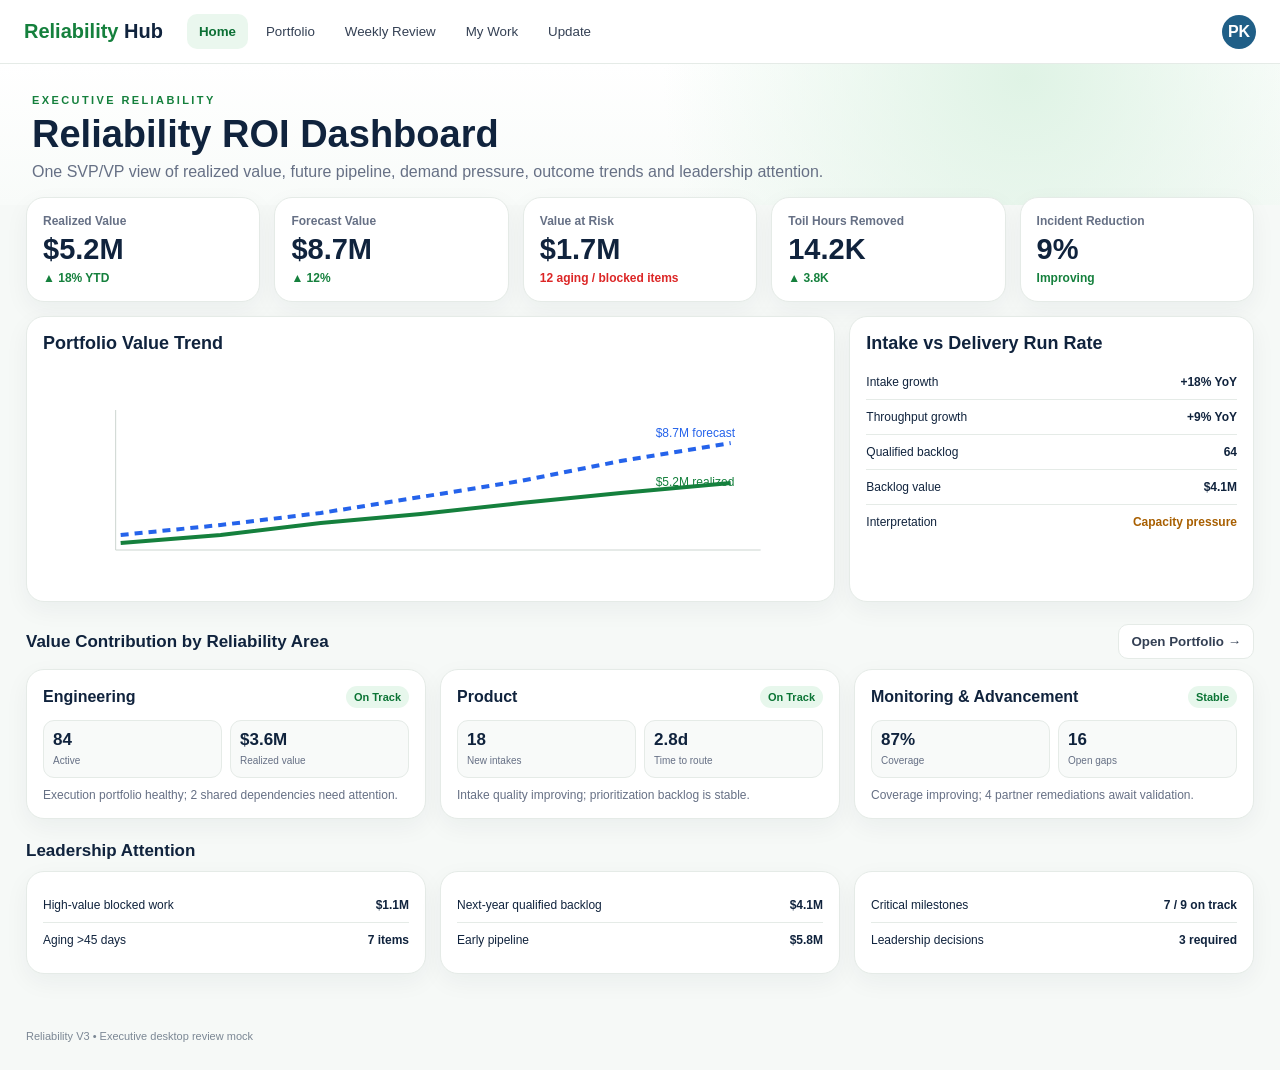
==== reliability-v3/index.html @ 83798afd "Add Reliability V3 desktop portfolio hierarchy" ====
<!doctype html><html><head><meta charset='utf-8'><meta name='viewport' content='width=device-width,initial-scale=1'><title>Reliability V3</title><style>:root{--g:#15803d;--p:#eaf7ee;--ink:#10233d;--m:#667085;--l:#e5ebe7;--bg:#f6f9f7;--a:#f59e0b;--r:#dc2626;--b:#2563eb}*{box-sizing:border-box}body{margin:0;font-family:Inter,-apple-system,BlinkMacSystemFont,'Segoe UI',sans-serif;background:var(--bg);color:var(--ink)}header{height:64px;background:#fff;border-bottom:1px solid var(--l);display:flex;align-items:center;padding:0 24px;gap:24px;position:sticky;top:0;z-index:20}.brand{font-size:20px;font-weight:850;white-space:nowrap}.brand span{color:var(--g)}nav{display:flex;gap:6px;flex:1;overflow:auto}nav button{border:0;background:transparent;padding:10px 12px;border-radius:10px;cursor:pointer;white-space:nowrap;color:#344054}nav button.on,nav button:hover{background:var(--p);color:#0b6f34;font-weight:800}.avatar{width:34px;height:34px;border-radius:50%;background:#205f87;color:#fff;display:grid;place-items:center;font-weight:800}.sub{display:none;background:#fff;border-bottom:1px solid var(--l);padding:9px 24px;gap:8px;position:sticky;top:64px;z-index:15}.sub.show{display:flex}.sub button{border:1px solid var(--l);background:#fff;border-radius:999px;padding:7px 11px;cursor:pointer}.page{display:none}.page.on{display:block}.hero{padding:30px 32px 24px;background:radial-gradient(circle at 80% 10%,#dff3e5 0,transparent 35%),linear-gradient(180deg,#fff,#f8fbf9)}.eye{font-size:11px;letter-spacing:2.4px;color:var(--g);font-weight:850}.hero h1{font-size:38px;margin:7px 0}.hero p{margin:0;color:var(--m)}main{max-width:1600px;margin:auto;padding:0 26px 38px}.grid5,.grid4,.grid3,.grid2{display:grid;gap:14px}.grid5{grid-template-columns:repeat(5,1fr)}.grid4{grid-template-columns:repeat(4,1fr)}.grid3{grid-template-columns:repeat(3,1fr)}.grid2{grid-template-columns:2fr 1fr}.card{background:#fff;border:1px solid var(--l);border-radius:18px;padding:16px;box-shadow:0 8px 24px rgba(16,35,61,.05)}.kpis{margin-top:-8px}.label{font-size:12px;color:var(--m);font-weight:700}.num{font-size:29px;font-weight:850;margin:5px 0}.up{font-size:12px;color:var(--g);font-weight:800}.bad{font-size:12px;color:var(--r);font-weight:800}.title{font-size:18px;font-weight:850;margin-bottom:11px}.area{cursor:pointer;transition:.15s}.area:hover{transform:translateY(-2px);border-color:#bad8c4}.head{display:flex;align-items:center;justify-content:space-between;gap:10px}.pill{font-size:11px;font-weight:800;padding:5px 8px;border-radius:999px}.green{background:#e7f7ec;color:#0b7435}.amber{background:#fff2d7;color:#a85f00}.blue{background:#e8f2ff;color:#155fa8}.metrics{display:grid;grid-template-columns:1fr 1fr;gap:8px;margin-top:12px}.metric{background:#f8faf9;border:1px solid var(--l);border-radius:11px;padding:9px}.metric b{display:block;font-size:17px}.metric span{font-size:10px;color:var(--m)}.chart{height:220px;position:relative}.chart svg{width:100%;height:100%}.row{display:flex;justify-content:space-between;padding:10px 0;border-bottom:1px solid var(--l);font-size:12px}.row:last-child{border-bottom:0}.section{margin:22px 0 10px;display:flex;justify-content:space-between;align-items:center}.section h2{font-size:17px;margin:0}.btn{border:0;border-radius:10px;background:var(--g);color:#fff;padding:9px 12px;font-weight:800;cursor:pointer}.btn.sec{background:#fff;color:#344054;border:1px solid var(--l)}table{width:100%;border-collapse:collapse;font-size:12px}th,td{padding:10px;border-bottom:1px solid var(--l);text-align:left}th{font-size:11px;color:var(--m);background:#fafcfb}.tree{display:grid;grid-template-columns:repeat(3,1fr);gap:14px}.tree .area{min-height:190px}.children{margin-top:11px;display:grid;gap:7px}.child{border:1px solid var(--l);background:#fbfcfb;border-radius:10px;padding:9px 10px;font-size:12px;display:flex;justify-content:space-between;cursor:pointer}.statusgrid{display:grid;grid-template-columns:repeat(4,1fr);gap:10px}.statusbox{border:1px solid var(--l);border-radius:13px;padding:13px;background:#fbfcfb}.statusbox b{font-size:23px;display:block;margin-top:5px}.crumb{font-size:12px;color:var(--m);margin-bottom:8px}.filterrow{display:flex;gap:8px;flex-wrap:wrap;margin:13px 0}.filter{border:1px solid var(--l);background:#fff;border-radius:9px;padding:8px 10px;font-size:12px}.footer{padding:18px 26px 28px;color:#7b8794;font-size:11px}@media(max-width:1100px){.grid5{grid-template-columns:repeat(3,1fr)}.grid4,.tree{grid-template-columns:repeat(2,1fr)}}@media(max-width:800px){.grid5,.grid4,.grid3,.grid2,.tree,.statusgrid{grid-template-columns:1fr}.hero h1{font-size:30px}main{padding:0 14px 28px}}</style></head><body><header><div class='brand'><span>Reliability</span> Hub</div><nav id='nav'></nav><div class='avatar'>PK</div></header><div class='sub' id='sub'></div><div id='pages'></div><div class='footer'>Reliability V3 • Executive desktop review mock</div><script>const NAV=[['home','Home'],['portfolio','Portfolio'],['weekly','Weekly Review'],['mywork','My Work'],['update','Update']];const pages=document.getElementById('pages');const areas={engineering:{name:'Engineering',status:'On Track',cls:'green',a:'84',al:'Active',b:'$3.6M',bl:'Realized value',note:'Execution portfolio healthy; 2 shared dependencies need attention.'},product:{name:'Product',status:'On Track',cls:'green',a:'18',al:'New intakes',b:'2.8d',bl:'Time to route',note:'Intake quality improving; prioritization backlog is stable.'},monitoring:{name:'Monitoring & Advancement',status:'Stable',cls:'green',a:'87%',al:'Coverage',b:'16',bl:'Open gaps',note:'Coverage improving; 4 partner remediations await validation.'}};const eng={psmart:{name:'PSMART + AI / Analytics',status:'Accelerating',cls:'blue',a:'24',al:'Active items',b:'14.2K',bl:'Hours influenced',note:'Core value from orchestration/onboarding; AI adds decision support.'},re:{name:'Resolution Engineering',status:'Needs Attention',cls:'amber',a:'42',al:'Active',b:'$1.8M',bl:'Realized value',note:'Repeat issue elimination improving; 2 high-value blockers remain.'},automation:{name:'Automation Office',status:'On Track',cls:'green',a:'14',al:'Production',b:'14.2K',bl:'Hours removed',note:'Manual effort reduction and capacity release remain primary outcomes.'}};function card(label,v,d,bad=false){return `<div class='card'><div class='label'>${label}</div><div class='num'>${v}</div><div class='${bad?'bad':'up'}'>${d}</div></div>`}function areaCard(id,a,parent=''){return `<div class='card area' onclick="go('${id}')"><div class='head'><b>${a.name}</b><span class='pill ${a.cls}'>${a.status}</span></div><div class='metrics'><div class='metric'><b>${a.a}</b><span>${a.al}</span></div><div class='metric'><b>${a.b}</b><span>${a.bl}</span></div></div><div style='font-size:12px;color:var(--m);margin-top:10px'>${a.note}</div></div>`}function home(){return `<section class='page' id='home'><div class='hero'><div class='eye'>EXECUTIVE RELIABILITY</div><h1>Reliability ROI Dashboard</h1><p>One SVP/VP view of realized value, future pipeline, demand pressure, outcome trends and leadership attention.</p></div><main><div class='grid5 kpis'>${card('Realized Value','$5.2M','▲ 18% YTD')}${card('Forecast Value','$8.7M','▲ 12%')}${card('Value at Risk','$1.7M','12 aging / blocked items',true)}${card('Toil Hours Removed','14.2K','▲ 3.8K')}${card('Incident Reduction','9%','Improving')}</div><div class='grid2' style='margin-top:14px'><div class='card'><div class='title'>Portfolio Value Trend</div><div class='chart'><svg viewBox='0 0 700 220'><line x1='35' y1='185' x2='680' y2='185' stroke='#ccd5d0'/><line x1='35' y1='45' x2='35' y2='185' stroke='#ccd5d0'/><polyline points='40,170 140,160 240,148 340,132 440,116 540,96 650,78' fill='none' stroke='#2563eb' stroke-width='4' stroke-dasharray='8 6'/><polyline points='40,178 140,170 240,158 340,149 440,138 540,128 650,118' fill='none' stroke='#15803d' stroke-width='4'/><text x='575' y='72' font-size='12' fill='#2563eb'>$8.7M forecast</text><text x='575' y='121' font-size='12' fill='#15803d'>$5.2M realized</text></svg></div></div><div class='card'><div class='title'>Intake vs Delivery Run Rate</div><div class='row'><span>Intake growth</span><b>+18% YoY</b></div><div class='row'><span>Throughput growth</span><b>+9% YoY</b></div><div class='row'><span>Qualified backlog</span><b>64</b></div><div class='row'><span>Backlog value</span><b>$4.1M</b></div><div class='row'><span>Interpretation</span><b style='color:#a85f00'>Capacity pressure</b></div></div></div><div class='section'><h2>Value Contribution by Reliability Area</h2><button class='btn sec' onclick="go('portfolio')">Open Portfolio →</button></div><div class='grid3'>${areaCard('engineering',areas.engineering)}${areaCard('product',areas.product)}${areaCard('monitoring',areas.monitoring)}</div><div class='section'><h2>Leadership Attention</h2></div><div class='grid3'><div class='card'><div class='row'><span>High-value blocked work</span><b>$1.1M</b></div><div class='row'><span>Aging >45 days</span><b>7 items</b></div></div><div class='card'><div class='row'><span>Next-year qualified backlog</span><b>$4.1M</b></div><div class='row'><span>Early pipeline</span><b>$5.8M</b></div></div><div class='card'><div class='row'><span>Critical milestones</span><b>7 / 9 on track</b></div><div class='row'><span>Leadership decisions</span><b>3 required</b></div></div></div></main></section>`}function portfolio(){return `<section class='page' id='portfolio'><div class='hero'><div class='eye'>PORTFOLIO</div><h1>Reliability Portfolio</h1><p>Drill from the enterprise outcome into Engineering, Product, and Monitoring & Advancement.</p></div><main><div class='tree'><div class='card area'><div class='head'><b>Engineering</b><span class='pill green'>On Track</span></div><div class='metrics'><div class='metric'><b>$3.6M</b><span>Realized value</span></div><div class='metric'><b>84</b><span>Active initiatives</span></div></div><div class='children'><div class='child' onclick="go('engineering')">Engineering Overview <span>›</span></div><div class='child' onclick="go('psmart')">PSMART + AI / Analytics <span>›</span></div><div class='child' onclick="go('re')">Resolution Engineering <span>›</span></div><div class='child' onclick="go('automation')">Automation Office <span>›</span></div></div></div><div class='card area' onclick="go('product')"><div class='head'><b>Product</b><span class='pill green'>On Track</span></div><div class='metrics'><div class='metric'><b>18</b><span>New intakes</span></div><div class='metric'><b>$6.3M</b><span>Pipeline value</span></div></div><div style='font-size:12px;color:var(--m);margin-top:12px'>Front door for intake, value hypothesis, prioritization and routing.</div></div><div class='card area' onclick="go('monitoring')"><div class='head'><b>Monitoring & Advancement</b><span class='pill green'>Stable</span></div><div class='metrics'><div class='metric'><b>87%</b><span>Coverage</span></div><div class='metric'><b>16</b><span>Open gaps</span></div></div><div style='font-size:12px;color:var(--m);margin-top:12px'>Assess, identify gaps, coordinate remediation and validate closure.</div></div></div></main></section>`}function engineering(){return `<section class='page' id='engineering'><div class='hero'><div class='crumb'>Portfolio › Engineering</div><div class='eye'>ENGINEERING</div><h1>Engineering Portfolio</h1><p>Combined execution view across PSMART + AI, Resolution Engineering and Automation Office.</p></div><main><div class='grid4 kpis'>${card('Active Initiatives','84','↓ 6 WoW')}${card('Realized Value','$3.6M','▲ $0.4M')}${card('Forecast Value','$5.6M','▲ 9%')}${card('Milestones','6 / 8','On track')}</div><div class='section'><h2>Engineering Areas — Weekly Status</h2></div><div class='grid3'>${areaCard('psmart',eng.psmart)}${areaCard('re',eng.re)}${areaCard('automation',eng.automation)}</div></main></section>`}function product(){return `<section class='page' id='product'><div class='hero'><div class='crumb'>Portfolio › Product</div><div class='eye'>PRODUCT</div><h1>Product Front Door</h1><p>Capture the operational pain, expected benefit, priority and route every opportunity into the right Reliability path.</p></div><main><div class='grid4 kpis'>${card('New Intakes','18','▲ 6 WoW')}${card('Qualified','15','83%')}${card('Time to Route','2.8d','↓ 1.4d')}${card('Pipeline Value','$6.3M','▲ $0.8M')}</div><div class='section'><h2>Intake-to-Value Flow</h2></div><div class='grid4'><div class='card'><b>1. Intake</b><p class='label'>Problem + source metadata + expected incidents/tickets/toil/business benefit.</p></div><div class='card'><b>2. Qualify</b><p class='label'>Validate scope, outcome type, urgency and confidence.</p></div><div class='card'><b>3. Prioritize & Route</b><p class='label'>Engineering / Monitoring / Development based on fit and value.</p></div><div class='card'><b>4. Track Benefit</b><p class='label'>Expected → validated → realized outcome.</p></div></div></main></section>`}function monitoring(){return `<section class='page' id='monitoring'><div class='hero'><div class='crumb'>Portfolio › Monitoring & Advancement</div><div class='eye'>MONITORING & ADVANCEMENT</div><h1>Coverage, Gaps & Validation</h1><p>Assess observability readiness, identify gaps, coordinate remediation with partner teams and validate closure.</p></div><main><div class='grid4 kpis'>${card('Services Assessed','46','▲ 7')}${card('Coverage','87%','▲ 6 pts')}${card('Open Gaps','16','↓ 5')}${card('Closed Gaps','31','▲ 11')}</div></main></section>`}function psmart(){return `<section class='page' id='psmart'><div class='hero'><div class='crumb'>Portfolio › Engineering › PSMART + AI / Analytics</div><div class='eye'>PSMART + AI / ANALYTICS</div><h1>Orchestration, Onboarding & Decision Enablement</h1><p>Reduce SRE workflow friction and onboarding toil, while selectively adding forecasting, clustering and change-risk decision support.</p></div><main><div class='grid4 kpis'>${card('Active Work','24','▲ 4')}${card('Workflow / Onboarding Toil','14.2K hrs','Annualized influenced')}${card('Change Risk Assessment','Live','Manager decision support')}${card('Analytics Features','3','Forecasting / clustering / classification')}</div></main></section>`}function re(){return `<section class='page' id='re'><div class='hero'><div class='crumb'>Portfolio › Engineering › Resolution Engineering</div><div class='eye'>RESOLUTION ENGINEERING</div><h1>Resolution Engineering</h1><p>Eliminate recurring operational issues, deliver durable fixes and validate incident/toil/value outcomes.</p></div><main><div class='grid5 kpis'>${card('Active','42','↓ 6')}${card('Completed YTD','31','▲ 6')}${card('Incidents Avoided / Yr','310','▲ 12%')}${card('Realized Value','$1.8M','▲ $0.3M')}${card('Value at Risk','$0.42M','2 blocked',true)}</div><div class='filterrow'><select class='filter'><option>All RE Teams</option><option>Team 1</option><option>Team 2</option><option>Team 3</option><option>Team 4</option></select><select class='filter'><option>All Domains</option></select><select class='filter'><option>All Units</option></select><select class='filter'><option>All Towers</option></select></div><div class='section'><h2>Work Status</h2></div><div class='statusgrid'><div class='statusbox'><span class='pill blue'>Intake / Ready</span><b>18</b><span class='label'>Qualified work</span></div><div class='statusbox'><span class='pill green'>Active</span><b>42</b><span class='label'>Engineering in progress</span></div><div class='statusbox'><span class='pill amber'>Blocked / Hold</span><b>6</b><span class='label'>Dependency constrained</span></div><div class='statusbox'><span class='pill green'>Completed / Validate</span><b>31</b><span class='label'>Benefit validation</span></div></div><div class='section'><h2>Initiative Drill-Through</h2></div><div class='card'><table><tr><th>Initiative</th><th>Domain / Unit / Tower</th><th>RE Team</th><th>Status</th><th>Expected Outcome</th><th>Value</th></tr><tr><td>RE-101 • Recurring batch failure</td><td>Domain A / Unit 2 / Tower 4</td><td>Team 1</td><td><span class='pill green'>Active</span></td><td>60 incidents/yr avoided</td><td>$320K</td></tr><tr><td>RE-118 • Reconciliation defect</td><td>Domain B / Unit 3 / Tower 7</td><td>Team 3</td><td><span class='pill amber'>Blocked</span></td><td>18 tickets/mo avoided</td><td>$180K</td></tr></table></div></main></section>`}function automation(){return `<section class='page' id='automation'><div class='hero'><div class='crumb'>Portfolio › Engineering › Automation Office</div><div class='eye'>AUTOMATION OFFICE</div><h1>Automation Office</h1><p>Convert repetitive manual work into reusable automations that remove toil and release capacity.</p></div><main><div class='grid4 kpis'>${card('Production Automations','14','▲ 2')}${card('Hours Removed','14.2K','▲ 3.8K')}${card('Capacity Released','6.8 FTE-eq','Annualized')}${card('Realized Value','$0.9M','▲ $0.2M')}</div></main></section>`}function weekly(){return `<section class='page' id='weekly'><div class='hero'><div class='eye'>WEEKLY REVIEW</div><h1>Reliability Weekly Review</h1><p>Movement, blockers, value changes, milestone health and leadership asks across the entire Reliability layer.</p></div><main><div class='grid4 kpis'>${card('Moved Forward','12','▲ 4')}${card('Newly Blocked','4','↓ 2')}${card('Unblocked','8','▲ 3')}${card('No Movement >2w','6','↓ 1')}</div></main></section>`}function simple(id,title){return `<section class='page' id='${id}'><div class='hero'><div class='eye'>SELF SERVICE</div><h1>${title}</h1><p>Placeholder for the latest interactive workflow.</p></div><main><div class='card'>This page remains part of the application shell and will connect to SharePoint / ADO-backed records.</div></main></section>`}pages.innerHTML=home()+portfolio()+engineering()+product()+monitoring()+psmart()+re()+automation()+weekly()+simple('mywork','My Work')+simple('update','Update Center');document.getElementById('nav').innerHTML=NAV.map(([id,n])=>`<button data-id='${id}' onclick="go('${id}')">${n}</button>`).join('');function setSub(id){const s=document.getElementById('sub');if(id==='portfolio'||['engineering','psmart','re','automation','product','monitoring'].includes(id)){s.classList.add('show');s.innerHTML=`<button onclick="go('engineering')">Engineering</button><button onclick="go('psmart')">PSMART + AI</button><button onclick="go('re')">Resolution Engineering</button><button onclick="go('automation')">Automation</button><button onclick="go('product')">Product</button><button onclick="go('monitoring')">Monitoring & Advancement</button>`}else{s.classList.remove('show');s.innerHTML=''}}function go(id){document.querySelectorAll('.page').forEach(p=>p.classList.remove('on'));document.getElementById(id).classList.add('on');document.querySelectorAll('nav button').forEach(b=>b.classList.toggle('on',b.dataset.id===id||(id!=='home'&&['engineering','psmart','re','automation','product','monitoring'].includes(id)&&b.dataset.id==='portfolio')));setSub(id);location.hash=id;window.scrollTo({top:0,behavior:'smooth'})}go((location.hash||'#home').slice(1));</script></body></html>
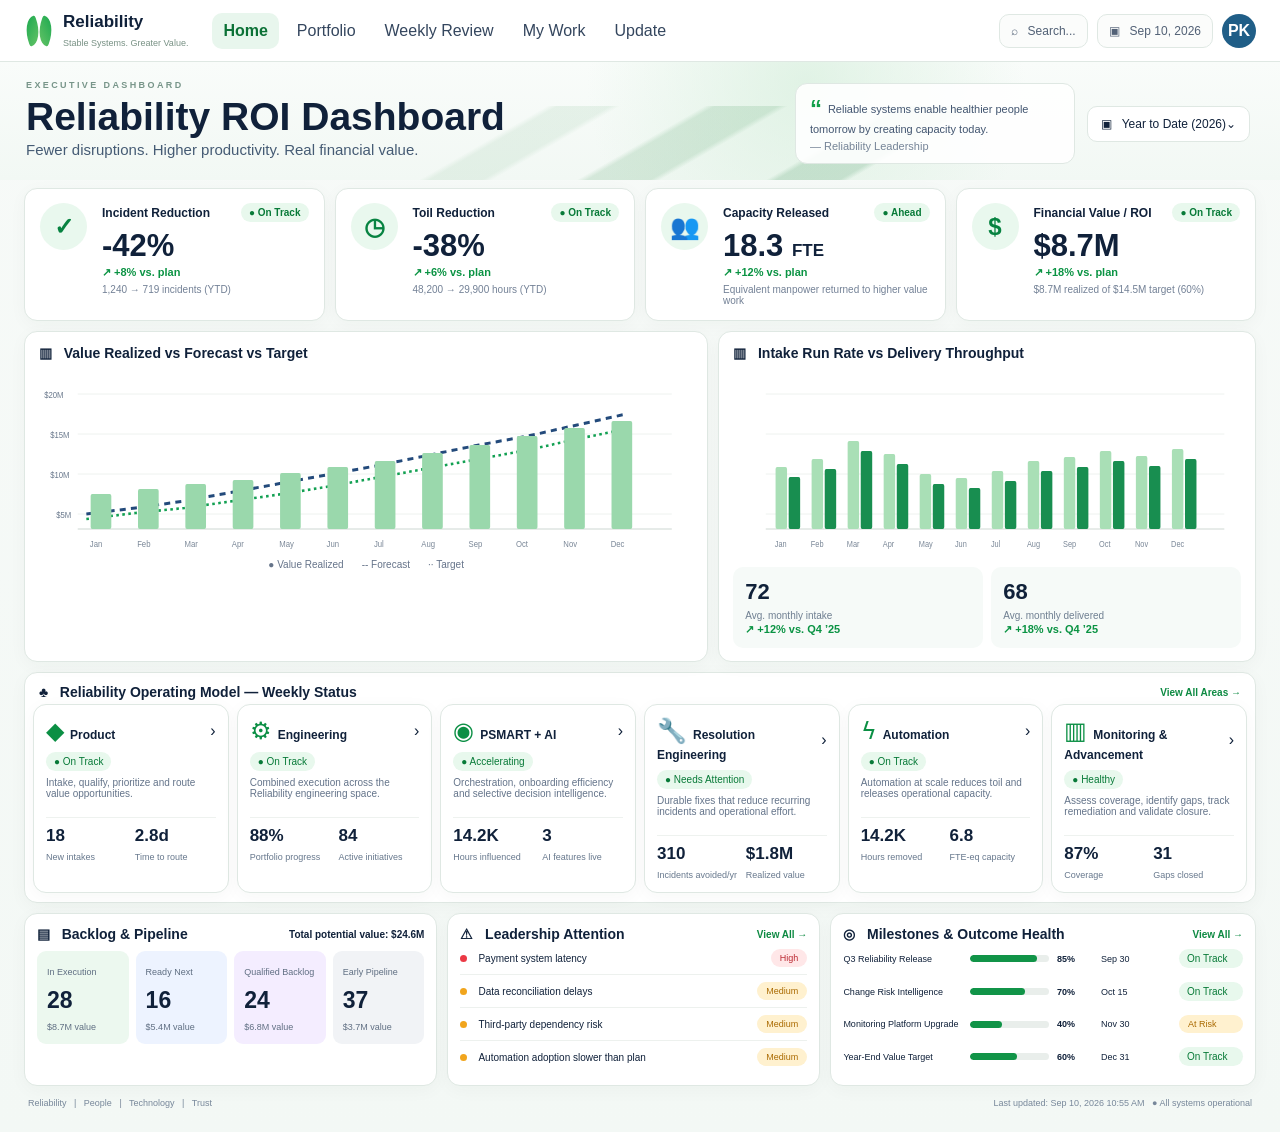
==== commit 2c56c0c3: "Match ROI dashboard reference and preserve portfolio drilldowns" ====
--- a/reliability-v3/index.html
+++ b/reliability-v3/index.html
@@ -1 +1 @@
-<!doctype html><html><head><meta charset='utf-8'><meta name='viewport' content='width=device-width,initial-scale=1'><title>Reliability V3</title><style>:root{--g:#15803d;--p:#eaf7ee;--ink:#10233d;--m:#667085;--l:#e5ebe7;--bg:#f6f9f7;--a:#f59e0b;--r:#dc2626;--b:#2563eb}*{box-sizing:border-box}body{margin:0;font-family:Inter,-apple-system,BlinkMacSystemFont,'Segoe UI',sans-serif;background:var(--bg);color:var(--ink)}header{height:64px;background:#fff;border-bottom:1px solid var(--l);display:flex;align-items:center;padding:0 24px;gap:24px;position:sticky;top:0;z-index:20}.brand{font-size:20px;font-weight:850;white-space:nowrap}.brand span{color:var(--g)}nav{display:flex;gap:6px;flex:1;overflow:auto}nav button{border:0;background:transparent;padding:10px 12px;border-radius:10px;cursor:pointer;white-space:nowrap;color:#344054}nav button.on,nav button:hover{background:var(--p);color:#0b6f34;font-weight:800}.avatar{width:34px;height:34px;border-radius:50%;background:#205f87;color:#fff;display:grid;place-items:center;font-weight:800}.sub{display:none;background:#fff;border-bottom:1px solid var(--l);padding:9px 24px;gap:8px;position:sticky;top:64px;z-index:15}.sub.show{display:flex}.sub button{border:1px solid var(--l);background:#fff;border-radius:999px;padding:7px 11px;cursor:pointer}.page{display:none}.page.on{display:block}.hero{padding:30px 32px 24px;background:radial-gradient(circle at 80% 10%,#dff3e5 0,transparent 35%),linear-gradient(180deg,#fff,#f8fbf9)}.eye{font-size:11px;letter-spacing:2.4px;color:var(--g);font-weight:850}.hero h1{font-size:38px;margin:7px 0}.hero p{margin:0;color:var(--m)}main{max-width:1600px;margin:auto;padding:0 26px 38px}.grid5,.grid4,.grid3,.grid2{display:grid;gap:14px}.grid5{grid-template-columns:repeat(5,1fr)}.grid4{grid-template-columns:repeat(4,1fr)}.grid3{grid-template-columns:repeat(3,1fr)}.grid2{grid-template-columns:2fr 1fr}.card{background:#fff;border:1px solid var(--l);border-radius:18px;padding:16px;box-shadow:0 8px 24px rgba(16,35,61,.05)}.kpis{margin-top:-8px}.label{font-size:12px;color:var(--m);font-weight:700}.num{font-size:29px;font-weight:850;margin:5px 0}.up{font-size:12px;color:var(--g);font-weight:800}.bad{font-size:12px;color:var(--r);font-weight:800}.title{font-size:18px;font-weight:850;margin-bottom:11px}.area{cursor:pointer;transition:.15s}.area:hover{transform:translateY(-2px);border-color:#bad8c4}.head{display:flex;align-items:center;justify-content:space-between;gap:10px}.pill{font-size:11px;font-weight:800;padding:5px 8px;border-radius:999px}.green{background:#e7f7ec;color:#0b7435}.amber{background:#fff2d7;color:#a85f00}.blue{background:#e8f2ff;color:#155fa8}.metrics{display:grid;grid-template-columns:1fr 1fr;gap:8px;margin-top:12px}.metric{background:#f8faf9;border:1px solid var(--l);border-radius:11px;padding:9px}.metric b{display:block;font-size:17px}.metric span{font-size:10px;color:var(--m)}.chart{height:220px;position:relative}.chart svg{width:100%;height:100%}.row{display:flex;justify-content:space-between;padding:10px 0;border-bottom:1px solid var(--l);font-size:12px}.row:last-child{border-bottom:0}.section{margin:22px 0 10px;display:flex;justify-content:space-between;align-items:center}.section h2{font-size:17px;margin:0}.btn{border:0;border-radius:10px;background:var(--g);color:#fff;padding:9px 12px;font-weight:800;cursor:pointer}.btn.sec{background:#fff;color:#344054;border:1px solid var(--l)}table{width:100%;border-collapse:collapse;font-size:12px}th,td{padding:10px;border-bottom:1px solid var(--l);text-align:left}th{font-size:11px;color:var(--m);background:#fafcfb}.tree{display:grid;grid-template-columns:repeat(3,1fr);gap:14px}.tree .area{min-height:190px}.children{margin-top:11px;display:grid;gap:7px}.child{border:1px solid var(--l);background:#fbfcfb;border-radius:10px;padding:9px 10px;font-size:12px;display:flex;justify-content:space-between;cursor:pointer}.statusgrid{display:grid;grid-template-columns:repeat(4,1fr);gap:10px}.statusbox{border:1px solid var(--l);border-radius:13px;padding:13px;background:#fbfcfb}.statusbox b{font-size:23px;display:block;margin-top:5px}.crumb{font-size:12px;color:var(--m);margin-bottom:8px}.filterrow{display:flex;gap:8px;flex-wrap:wrap;margin:13px 0}.filter{border:1px solid var(--l);background:#fff;border-radius:9px;padding:8px 10px;font-size:12px}.footer{padding:18px 26px 28px;color:#7b8794;font-size:11px}@media(max-width:1100px){.grid5{grid-template-columns:repeat(3,1fr)}.grid4,.tree{grid-template-columns:repeat(2,1fr)}}@media(max-width:800px){.grid5,.grid4,.grid3,.grid2,.tree,.statusgrid{grid-template-columns:1fr}.hero h1{font-size:30px}main{padding:0 14px 28px}}</style></head><body><header><div class='brand'><span>Reliability</span> Hub</div><nav id='nav'></nav><div class='avatar'>PK</div></header><div class='sub' id='sub'></div><div id='pages'></div><div class='footer'>Reliability V3 • Executive desktop review mock</div><script>const NAV=[['home','Home'],['portfolio','Portfolio'],['weekly','Weekly Review'],['mywork','My Work'],['update','Update']];const pages=document.getElementById('pages');const areas={engineering:{name:'Engineering',status:'On Track',cls:'green',a:'84',al:'Active',b:'$3.6M',bl:'Realized value',note:'Execution portfolio healthy; 2 shared dependencies need attention.'},product:{name:'Product',status:'On Track',cls:'green',a:'18',al:'New intakes',b:'2.8d',bl:'Time to route',note:'Intake quality improving; prioritization backlog is stable.'},monitoring:{name:'Monitoring & Advancement',status:'Stable',cls:'green',a:'87%',al:'Coverage',b:'16',bl:'Open gaps',note:'Coverage improving; 4 partner remediations await validation.'}};const eng={psmart:{name:'PSMART + AI / Analytics',status:'Accelerating',cls:'blue',a:'24',al:'Active items',b:'14.2K',bl:'Hours influenced',note:'Core value from orchestration/onboarding; AI adds decision support.'},re:{name:'Resolution Engineering',status:'Needs Attention',cls:'amber',a:'42',al:'Active',b:'$1.8M',bl:'Realized value',note:'Repeat issue elimination improving; 2 high-value blockers remain.'},automation:{name:'Automation Office',status:'On Track',cls:'green',a:'14',al:'Production',b:'14.2K',bl:'Hours removed',note:'Manual effort reduction and capacity release remain primary outcomes.'}};function card(label,v,d,bad=false){return `<div class='card'><div class='label'>${label}</div><div class='num'>${v}</div><div class='${bad?'bad':'up'}'>${d}</div></div>`}function areaCard(id,a,parent=''){return `<div class='card area' onclick="go('${id}')"><div class='head'><b>${a.name}</b><span class='pill ${a.cls}'>${a.status}</span></div><div class='metrics'><div class='metric'><b>${a.a}</b><span>${a.al}</span></div><div class='metric'><b>${a.b}</b><span>${a.bl}</span></div></div><div style='font-size:12px;color:var(--m);margin-top:10px'>${a.note}</div></div>`}function home(){return `<section class='page' id='home'><div class='hero'><div class='eye'>EXECUTIVE RELIABILITY</div><h1>Reliability ROI Dashboard</h1><p>One SVP/VP view of realized value, future pipeline, demand pressure, outcome trends and leadership attention.</p></div><main><div class='grid5 kpis'>${card('Realized Value','$5.2M','▲ 18% YTD')}${card('Forecast Value','$8.7M','▲ 12%')}${card('Value at Risk','$1.7M','12 aging / blocked items',true)}${card('Toil Hours Removed','14.2K','▲ 3.8K')}${card('Incident Reduction','9%','Improving')}</div><div class='grid2' style='margin-top:14px'><div class='card'><div class='title'>Portfolio Value Trend</div><div class='chart'><svg viewBox='0 0 700 220'><line x1='35' y1='185' x2='680' y2='185' stroke='#ccd5d0'/><line x1='35' y1='45' x2='35' y2='185' stroke='#ccd5d0'/><polyline points='40,170 140,160 240,148 340,132 440,116 540,96 650,78' fill='none' stroke='#2563eb' stroke-width='4' stroke-dasharray='8 6'/><polyline points='40,178 140,170 240,158 340,149 440,138 540,128 650,118' fill='none' stroke='#15803d' stroke-width='4'/><text x='575' y='72' font-size='12' fill='#2563eb'>$8.7M forecast</text><text x='575' y='121' font-size='12' fill='#15803d'>$5.2M realized</text></svg></div></div><div class='card'><div class='title'>Intake vs Delivery Run Rate</div><div class='row'><span>Intake growth</span><b>+18% YoY</b></div><div class='row'><span>Throughput growth</span><b>+9% YoY</b></div><div class='row'><span>Qualified backlog</span><b>64</b></div><div class='row'><span>Backlog value</span><b>$4.1M</b></div><div class='row'><span>Interpretation</span><b style='color:#a85f00'>Capacity pressure</b></div></div></div><div class='section'><h2>Value Contribution by Reliability Area</h2><button class='btn sec' onclick="go('portfolio')">Open Portfolio →</button></div><div class='grid3'>${areaCard('engineering',areas.engineering)}${areaCard('product',areas.product)}${areaCard('monitoring',areas.monitoring)}</div><div class='section'><h2>Leadership Attention</h2></div><div class='grid3'><div class='card'><div class='row'><span>High-value blocked work</span><b>$1.1M</b></div><div class='row'><span>Aging >45 days</span><b>7 items</b></div></div><div class='card'><div class='row'><span>Next-year qualified backlog</span><b>$4.1M</b></div><div class='row'><span>Early pipeline</span><b>$5.8M</b></div></div><div class='card'><div class='row'><span>Critical milestones</span><b>7 / 9 on track</b></div><div class='row'><span>Leadership decisions</span><b>3 required</b></div></div></div></main></section>`}function portfolio(){return `<section class='page' id='portfolio'><div class='hero'><div class='eye'>PORTFOLIO</div><h1>Reliability Portfolio</h1><p>Drill from the enterprise outcome into Engineering, Product, and Monitoring & Advancement.</p></div><main><div class='tree'><div class='card area'><div class='head'><b>Engineering</b><span class='pill green'>On Track</span></div><div class='metrics'><div class='metric'><b>$3.6M</b><span>Realized value</span></div><div class='metric'><b>84</b><span>Active initiatives</span></div></div><div class='children'><div class='child' onclick="go('engineering')">Engineering Overview <span>›</span></div><div class='child' onclick="go('psmart')">PSMART + AI / Analytics <span>›</span></div><div class='child' onclick="go('re')">Resolution Engineering <span>›</span></div><div class='child' onclick="go('automation')">Automation Office <span>›</span></div></div></div><div class='card area' onclick="go('product')"><div class='head'><b>Product</b><span class='pill green'>On Track</span></div><div class='metrics'><div class='metric'><b>18</b><span>New intakes</span></div><div class='metric'><b>$6.3M</b><span>Pipeline value</span></div></div><div style='font-size:12px;color:var(--m);margin-top:12px'>Front door for intake, value hypothesis, prioritization and routing.</div></div><div class='card area' onclick="go('monitoring')"><div class='head'><b>Monitoring & Advancement</b><span class='pill green'>Stable</span></div><div class='metrics'><div class='metric'><b>87%</b><span>Coverage</span></div><div class='metric'><b>16</b><span>Open gaps</span></div></div><div style='font-size:12px;color:var(--m);margin-top:12px'>Assess, identify gaps, coordinate remediation and validate closure.</div></div></div></main></section>`}function engineering(){return `<section class='page' id='engineering'><div class='hero'><div class='crumb'>Portfolio › Engineering</div><div class='eye'>ENGINEERING</div><h1>Engineering Portfolio</h1><p>Combined execution view across PSMART + AI, Resolution Engineering and Automation Office.</p></div><main><div class='grid4 kpis'>${card('Active Initiatives','84','↓ 6 WoW')}${card('Realized Value','$3.6M','▲ $0.4M')}${card('Forecast Value','$5.6M','▲ 9%')}${card('Milestones','6 / 8','On track')}</div><div class='section'><h2>Engineering Areas — Weekly Status</h2></div><div class='grid3'>${areaCard('psmart',eng.psmart)}${areaCard('re',eng.re)}${areaCard('automation',eng.automation)}</div></main></section>`}function product(){return `<section class='page' id='product'><div class='hero'><div class='crumb'>Portfolio › Product</div><div class='eye'>PRODUCT</div><h1>Product Front Door</h1><p>Capture the operational pain, expected benefit, priority and route every opportunity into the right Reliability path.</p></div><main><div class='grid4 kpis'>${card('New Intakes','18','▲ 6 WoW')}${card('Qualified','15','83%')}${card('Time to Route','2.8d','↓ 1.4d')}${card('Pipeline Value','$6.3M','▲ $0.8M')}</div><div class='section'><h2>Intake-to-Value Flow</h2></div><div class='grid4'><div class='card'><b>1. Intake</b><p class='label'>Problem + source metadata + expected incidents/tickets/toil/business benefit.</p></div><div class='card'><b>2. Qualify</b><p class='label'>Validate scope, outcome type, urgency and confidence.</p></div><div class='card'><b>3. Prioritize & Route</b><p class='label'>Engineering / Monitoring / Development based on fit and value.</p></div><div class='card'><b>4. Track Benefit</b><p class='label'>Expected → validated → realized outcome.</p></div></div></main></section>`}function monitoring(){return `<section class='page' id='monitoring'><div class='hero'><div class='crumb'>Portfolio › Monitoring & Advancement</div><div class='eye'>MONITORING & ADVANCEMENT</div><h1>Coverage, Gaps & Validation</h1><p>Assess observability readiness, identify gaps, coordinate remediation with partner teams and validate closure.</p></div><main><div class='grid4 kpis'>${card('Services Assessed','46','▲ 7')}${card('Coverage','87%','▲ 6 pts')}${card('Open Gaps','16','↓ 5')}${card('Closed Gaps','31','▲ 11')}</div></main></section>`}function psmart(){return `<section class='page' id='psmart'><div class='hero'><div class='crumb'>Portfolio › Engineering › PSMART + AI / Analytics</div><div class='eye'>PSMART + AI / ANALYTICS</div><h1>Orchestration, Onboarding & Decision Enablement</h1><p>Reduce SRE workflow friction and onboarding toil, while selectively adding forecasting, clustering and change-risk decision support.</p></div><main><div class='grid4 kpis'>${card('Active Work','24','▲ 4')}${card('Workflow / Onboarding Toil','14.2K hrs','Annualized influenced')}${card('Change Risk Assessment','Live','Manager decision support')}${card('Analytics Features','3','Forecasting / clustering / classification')}</div></main></section>`}function re(){return `<section class='page' id='re'><div class='hero'><div class='crumb'>Portfolio › Engineering › Resolution Engineering</div><div class='eye'>RESOLUTION ENGINEERING</div><h1>Resolution Engineering</h1><p>Eliminate recurring operational issues, deliver durable fixes and validate incident/toil/value outcomes.</p></div><main><div class='grid5 kpis'>${card('Active','42','↓ 6')}${card('Completed YTD','31','▲ 6')}${card('Incidents Avoided / Yr','310','▲ 12%')}${card('Realized Value','$1.8M','▲ $0.3M')}${card('Value at Risk','$0.42M','2 blocked',true)}</div><div class='filterrow'><select class='filter'><option>All RE Teams</option><option>Team 1</option><option>Team 2</option><option>Team 3</option><option>Team 4</option></select><select class='filter'><option>All Domains</option></select><select class='filter'><option>All Units</option></select><select class='filter'><option>All Towers</option></select></div><div class='section'><h2>Work Status</h2></div><div class='statusgrid'><div class='statusbox'><span class='pill blue'>Intake / Ready</span><b>18</b><span class='label'>Qualified work</span></div><div class='statusbox'><span class='pill green'>Active</span><b>42</b><span class='label'>Engineering in progress</span></div><div class='statusbox'><span class='pill amber'>Blocked / Hold</span><b>6</b><span class='label'>Dependency constrained</span></div><div class='statusbox'><span class='pill green'>Completed / Validate</span><b>31</b><span class='label'>Benefit validation</span></div></div><div class='section'><h2>Initiative Drill-Through</h2></div><div class='card'><table><tr><th>Initiative</th><th>Domain / Unit / Tower</th><th>RE Team</th><th>Status</th><th>Expected Outcome</th><th>Value</th></tr><tr><td>RE-101 • Recurring batch failure</td><td>Domain A / Unit 2 / Tower 4</td><td>Team 1</td><td><span class='pill green'>Active</span></td><td>60 incidents/yr avoided</td><td>$320K</td></tr><tr><td>RE-118 • Reconciliation defect</td><td>Domain B / Unit 3 / Tower 7</td><td>Team 3</td><td><span class='pill amber'>Blocked</span></td><td>18 tickets/mo avoided</td><td>$180K</td></tr></table></div></main></section>`}function automation(){return `<section class='page' id='automation'><div class='hero'><div class='crumb'>Portfolio › Engineering › Automation Office</div><div class='eye'>AUTOMATION OFFICE</div><h1>Automation Office</h1><p>Convert repetitive manual work into reusable automations that remove toil and release capacity.</p></div><main><div class='grid4 kpis'>${card('Production Automations','14','▲ 2')}${card('Hours Removed','14.2K','▲ 3.8K')}${card('Capacity Released','6.8 FTE-eq','Annualized')}${card('Realized Value','$0.9M','▲ $0.2M')}</div></main></section>`}function weekly(){return `<section class='page' id='weekly'><div class='hero'><div class='eye'>WEEKLY REVIEW</div><h1>Reliability Weekly Review</h1><p>Movement, blockers, value changes, milestone health and leadership asks across the entire Reliability layer.</p></div><main><div class='grid4 kpis'>${card('Moved Forward','12','▲ 4')}${card('Newly Blocked','4','↓ 2')}${card('Unblocked','8','▲ 3')}${card('No Movement >2w','6','↓ 1')}</div></main></section>`}function simple(id,title){return `<section class='page' id='${id}'><div class='hero'><div class='eye'>SELF SERVICE</div><h1>${title}</h1><p>Placeholder for the latest interactive workflow.</p></div><main><div class='card'>This page remains part of the application shell and will connect to SharePoint / ADO-backed records.</div></main></section>`}pages.innerHTML=home()+portfolio()+engineering()+product()+monitoring()+psmart()+re()+automation()+weekly()+simple('mywork','My Work')+simple('update','Update Center');document.getElementById('nav').innerHTML=NAV.map(([id,n])=>`<button data-id='${id}' onclick="go('${id}')">${n}</button>`).join('');function setSub(id){const s=document.getElementById('sub');if(id==='portfolio'||['engineering','psmart','re','automation','product','monitoring'].includes(id)){s.classList.add('show');s.innerHTML=`<button onclick="go('engineering')">Engineering</button><button onclick="go('psmart')">PSMART + AI</button><button onclick="go('re')">Resolution Engineering</button><button onclick="go('automation')">Automation</button><button onclick="go('product')">Product</button><button onclick="go('monitoring')">Monitoring & Advancement</button>`}else{s.classList.remove('show');s.innerHTML=''}}function go(id){document.querySelectorAll('.page').forEach(p=>p.classList.remove('on'));document.getElementById(id).classList.add('on');document.querySelectorAll('nav button').forEach(b=>b.classList.toggle('on',b.dataset.id===id||(id!=='home'&&['engineering','psmart','re','automation','product','monitoring'].includes(id)&&b.dataset.id==='portfolio')));setSub(id);location.hash=id;window.scrollTo({top:0,behavior:'smooth'})}go((location.hash||'#home').slice(1));</script></body></html>+<!doctype html><html lang='en'><head><meta charset='utf-8'><meta name='viewport' content='width=device-width,initial-scale=1'><title>Reliability ROI Dashboard</title><style>:root{--ink:#10213a;--mut:#65748a;--line:#dfe8e3;--bg:#f5f9f7;--g:#129447;--g2:#e7f7ed;--gd:#08783a;--blue:#205b9c;--amber:#f1a51d;--red:#eb3945}*{box-sizing:border-box}body{margin:0;font-family:Inter,-apple-system,BlinkMacSystemFont,'Segoe UI',Arial,sans-serif;background:linear-gradient(#f7faf8,#f3f8f5);color:var(--ink)}button,select,input{font:inherit}.top{height:62px;background:rgba(255,255,255,.96);border-bottom:1px solid var(--line);display:flex;align-items:center;padding:0 24px;gap:24px;position:sticky;top:0;z-index:30}.brand{display:flex;align-items:center;gap:9px;min-width:150px}.leaf{width:30px;height:30px;position:relative}.leaf:before,.leaf:after{content:'';position:absolute;background:linear-gradient(135deg,#10a54c,#71c76a);border-radius:90% 10% 90% 10%;width:15px;height:28px;top:1px}.leaf:before{left:1px;transform:rotate(-20deg)}.leaf:after{right:1px;transform:scaleX(-1) rotate(-20deg)}.brandtxt b{display:block;font-size:17px}.brandtxt small{font-size:9px;color:#789184}.nav{display:flex;gap:7px;flex:1;overflow:auto;align-items:center}.nav button{border:0;background:transparent;color:#34465e;padding:9px 11px;border-radius:10px;white-space:nowrap;cursor:pointer}.nav button.on,.nav button:hover{background:#e8f6ed;color:#0b7136;font-weight:750}.actions{display:flex;align-items:center;gap:9px}.search,.date{border:1px solid var(--line);background:#fbfcfb;border-radius:10px;padding:9px 11px;font-size:12px;color:#526176}.avatar{width:34px;height:34px;border-radius:50%;background:#205e87;color:#fff;display:grid;place-items:center;font-weight:800}.submenu{display:none;position:sticky;top:62px;z-index:25;background:#fff;border-bottom:1px solid var(--line);padding:8px 24px;gap:8px}.submenu.show{display:flex}.submenu button{border:1px solid var(--line);background:white;border-radius:999px;padding:7px 10px;font-size:12px;cursor:pointer}.page{display:none}.page.on{display:block}.hero{min-height:118px;padding:18px 26px 14px;background:radial-gradient(circle at 63% 20%,rgba(215,239,221,.72),transparent 27%),linear-gradient(180deg,#f9fcfa,#f2f8f4);position:relative;overflow:hidden}.hero:after{content:'';position:absolute;left:28%;right:0;bottom:0;height:74px;opacity:.28;background:linear-gradient(150deg,transparent 0 18%,#b7d8c0 19% 24%,transparent 25% 33%,#87be96 34% 40%,transparent 41% 51%,#6eae83 52% 58%,transparent 59%)}.eyebrow{font-size:9px;letter-spacing:2.4px;color:#779589;font-weight:800}.hero h1{font-size:39px;line-height:1;margin:7px 0 5px;position:relative;z-index:2}.hero p{font-size:15px;margin:0;color:#455b74;position:relative;z-index:2}.hero-tools{position:absolute;right:30px;top:21px;z-index:3;display:flex;align-items:center;gap:12px}.quote{width:280px;background:rgba(255,255,255,.9);border:1px solid var(--line);border-radius:12px;padding:11px 14px;font-size:11px;color:#425570}.quote b{color:#12a04a;font-size:24px;vertical-align:-4px;margin-right:6px}.ytd{border:1px solid var(--line);background:white;border-radius:10px;padding:10px 13px;font-size:12px}.wrap{padding:0 24px 24px;max-width:1680px;margin:auto}.grid4{display:grid;grid-template-columns:repeat(4,1fr);gap:10px}.grid6{display:grid;grid-template-columns:repeat(6,1fr);gap:8px}.grid2{display:grid;grid-template-columns:1.12fr .88fr;gap:10px}.grid3{display:grid;grid-template-columns:1.02fr .92fr 1.05fr;gap:10px}.card{background:#fff;border:1px solid var(--line);border-radius:13px;box-shadow:0 4px 18px rgba(21,61,39,.035)}.kpi{padding:14px 15px;display:grid;grid-template-columns:52px 1fr;gap:10px;min-height:104px}.ico{width:47px;height:47px;border-radius:50%;background:#e9f8ee;display:grid;place-items:center;color:#078341;font-size:24px;font-weight:900}.khead{display:flex;justify-content:space-between;align-items:center;font-size:12px;font-weight:800}.status{font-size:10px;border-radius:999px;padding:4px 8px;background:#e8f8ed;color:#087a38;white-space:nowrap}.kval{font-size:31px;font-weight:900;line-height:1;margin:8px 0 5px}.delta{font-size:11px;color:#0a9343;font-weight:800}.subline{font-size:10px;color:#738196;margin-top:5px}.section{margin-top:10px;padding:13px 14px}.title{font-size:14px;font-weight:850;display:flex;align-items:center;gap:7px}.chart{height:190px;margin-top:8px;position:relative}.chart svg{width:100%;height:100%}.legend{display:flex;gap:18px;justify-content:center;font-size:10px;color:#66748a;margin-top:0}.sideStat{background:#f6faf8;border-radius:10px;padding:12px;margin-top:8px}.sideStat b{display:block;font-size:22px}.sideStat span{font-size:10px;color:#6f7f91}.ophead{padding:11px 14px 4px;display:flex;justify-content:space-between;align-items:center}.view{color:#0d8a42;font-size:10px;font-weight:800;cursor:pointer}.area{padding:12px 12px 10px;min-height:145px;cursor:pointer;transition:.14s}.area:hover{transform:translateY(-2px);border-color:#b9d9c4}.areaTop{display:flex;align-items:center;justify-content:space-between}.areaName{font-size:12px;font-weight:850}.areaIco{font-size:24px;margin-right:6px;color:#0b8f44}.areaDesc{font-size:10px;color:#64748a;min-height:32px;margin:8px 0}.ametrics{display:grid;grid-template-columns:1fr 1fr;gap:8px;border-top:1px solid #eef2ef;padding-top:8px}.ametrics b{display:block;font-size:17px}.ametrics span{font-size:9px;color:#67788d}.pipe{padding:12px}.pipeGrid{display:grid;grid-template-columns:repeat(4,1fr);gap:7px;margin-top:9px}.pipeBox{border-radius:9px;padding:10px;background:#ecf8ef}.pipeBox:nth-child(2){background:#edf3ff}.pipeBox:nth-child(3){background:#f4edff}.pipeBox:nth-child(4){background:#f1f3f6}.pipeBox b{display:block;font-size:23px;margin:8px 0 2px}.pipeBox span{font-size:9px;color:#5f6e82}.attn{padding:12px}.row{display:grid;grid-template-columns:10px 1fr auto;gap:8px;align-items:center;padding:7px 0;border-bottom:1px solid #edf1ee;font-size:10px}.row:last-child{border-bottom:0}.dot{width:7px;height:7px;border-radius:50%}.r{background:var(--red)}.a{background:var(--amber)}.g{background:var(--g)}.sev{border-radius:999px;padding:4px 9px;font-size:9px}.sev.high{background:#ffe7e8;color:#bb2932}.sev.med{background:#fff1cf;color:#aa6a00}.mile{padding:12px}.mrow{display:grid;grid-template-columns:1.5fr 1fr 36px 70px 64px;gap:8px;align-items:center;padding:7px 0;font-size:9px}.prog{height:7px;border-radius:99px;background:#e9eeeb;overflow:hidden}.prog i{display:block;height:100%;background:#119448;border-radius:99px}.foot{display:flex;justify-content:space-between;padding:12px 4px 0;color:#77879a;font-size:9px}.detailHero{padding:28px 28px 20px;background:linear-gradient(180deg,#fff,#f5faf7)}.detailHero h1{margin:6px 0;font-size:32px}.detailHero p{margin:0;color:#66748a}.crumb{font-size:10px;color:#8793a1}.detailMain{padding:0 24px 28px;max-width:1500px;margin:auto}.tree{display:grid;grid-template-columns:repeat(3,1fr);gap:12px;margin-top:12px}.treeCard{padding:16px}.children{display:grid;gap:7px;margin-top:12px}.child{border:1px solid var(--line);border-radius:9px;padding:9px;background:#fafcfb;display:flex;justify-content:space-between;cursor:pointer;font-size:12px}.simpleKpis{display:grid;grid-template-columns:repeat(4,1fr);gap:10px;margin-top:12px}.simple{padding:14px}.simple b{display:block;font-size:25px;margin:5px 0}.simple span{font-size:10px;color:#6c7b8d}@media(max-width:1100px){.grid4{grid-template-columns:repeat(2,1fr)}.grid6{grid-template-columns:repeat(3,1fr)}.grid2,.grid3,.tree{grid-template-columns:1fr}.hero-tools{display:none}}@media(max-width:700px){.grid4,.grid6,.simpleKpis{grid-template-columns:1fr}.actions{display:none}.top{padding:0 12px}.wrap{padding:0 10px 20px}.hero h1{font-size:29px}}</style></head><body><header class='top'><div class='brand'><div class='leaf'></div><div class='brandtxt'><b>Reliability</b><small>Stable Systems. Greater Value.</small></div></div><nav class='nav' id='nav'></nav><div class='actions'><div class='search'>⌕ &nbsp; Search...</div><div class='date'>▣ &nbsp; Sep 10, 2026</div><div class='avatar'>PK</div></div></header><div class='submenu' id='submenu'></div><div id='pages'></div><script>const areas=[{id:'product',icon:'◆',name:'Product',status:'On Track',desc:'Intake, qualify, prioritize and route value opportunities.',m1:'18',l1:'New intakes',m2:'2.8d',l2:'Time to route'},{id:'engineering',icon:'⚙',name:'Engineering',status:'On Track',desc:'Combined execution across the Reliability engineering space.',m1:'88%',l1:'Portfolio progress',m2:'84',l2:'Active initiatives'},{id:'psmart',icon:'◉',name:'PSMART + AI',status:'Accelerating',desc:'Orchestration, onboarding efficiency and selective decision intelligence.',m1:'14.2K',l1:'Hours influenced',m2:'3',l2:'AI features live'},{id:'re',icon:'🔧',name:'Resolution Engineering',status:'Needs Attention',desc:'Durable fixes that reduce recurring incidents and operational effort.',m1:'310',l1:'Incidents avoided/yr',m2:'$1.8M',l2:'Realized value'},{id:'automation',icon:'ϟ',name:'Automation',status:'On Track',desc:'Automation at scale reduces toil and releases operational capacity.',m1:'14.2K',l1:'Hours removed',m2:'6.8',l2:'FTE-eq capacity'},{id:'monitoring',icon:'▥',name:'Monitoring & Advancement',status:'Healthy',desc:'Assess coverage, identify gaps, track remediation and validate closure.',m1:'87%',l1:'Coverage',m2:'31',l2:'Gaps closed'}];const NAV=[['home','Home'],['portfolio','Portfolio'],['weekly','Weekly Review'],['mywork','My Work'],['update','Update']];function home(){return `<section class='page' id='home'><div class='hero'><div class='eyebrow'>EXECUTIVE DASHBOARD</div><h1>Reliability ROI Dashboard</h1><p>Fewer disruptions. Higher productivity. Real financial value.</p><div class='hero-tools'><div class='quote'><b>“</b>Reliable systems enable healthier people tomorrow by creating capacity today.<div style='margin-top:5px;color:#758497'>— Reliability Leadership</div></div><div class='ytd'>▣ &nbsp; Year to Date (2026)⌄</div></div></div><main class='wrap'><div class='grid4' style='margin-top:8px'><div class='card kpi'><div class='ico'>✓</div><div><div class='khead'><span>Incident Reduction</span><span class='status'>● On Track</span></div><div class='kval'>-42%</div><div class='delta'>↗ +8% vs. plan</div><div class='subline'>1,240 → 719 incidents (YTD)</div></div></div><div class='card kpi'><div class='ico'>◷</div><div><div class='khead'><span>Toil Reduction</span><span class='status'>● On Track</span></div><div class='kval'>-38%</div><div class='delta'>↗ +6% vs. plan</div><div class='subline'>48,200 → 29,900 hours (YTD)</div></div></div><div class='card kpi'><div class='ico'>👥</div><div><div class='khead'><span>Capacity Released</span><span class='status'>● Ahead</span></div><div class='kval'>18.3 <span style='font-size:17px'>FTE</span></div><div class='delta'>↗ +12% vs. plan</div><div class='subline'>Equivalent manpower returned to higher value work</div></div></div><div class='card kpi'><div class='ico'>$</div><div><div class='khead'><span>Financial Value / ROI</span><span class='status'>● On Track</span></div><div class='kval'>$8.7M</div><div class='delta'>↗ +18% vs. plan</div><div class='subline'>$8.7M realized of $14.5M target (60%)</div></div></div></div><div class='grid2'><div class='card section'><div class='title'>▥ &nbsp; Value Realized vs Forecast vs Target</div><div class='chart'><svg viewBox='0 0 760 190' preserveAspectRatio='none'><g stroke='#edf1ee'><line x1='45' y1='25' x2='735' y2='25'/><line x1='45' y1='65' x2='735' y2='65'/><line x1='45' y1='105' x2='735' y2='105'/><line x1='45' y1='145' x2='735' y2='145'/></g><line x1='45' y1='160' x2='735' y2='160' stroke='#cad4cf'/><polyline points='55,145 112,139 169,132 226,123 283,114 340,105 397,96 454,86 511,76 568,67 625,56 682,45' fill='none' stroke='#234a7b' stroke-width='3' stroke-dasharray='7 6'/><polyline points='55,150 112,144 169,139 226,132 283,125 340,117 397,108 454,99 511,90 568,81 625,70 682,60' fill='none' stroke='#12a052' stroke-width='2.6' stroke-dasharray='3 4'/><g fill='#9ad8ac'>${[35,40,45,49,56,62,68,76,84,93,101,108].map((h,i)=>`<rect x='${60+i*55}' y='${160-h}' width='24' height='${h}' rx='2'/>`).join('')}</g><g font-size='9' fill='#7a8797'>${['Jan','Feb','Mar','Apr','May','Jun','Jul','Aug','Sep','Oct','Nov','Dec'].map((m,i)=>`<text x='${59+i*55}' y='178'>${m}</text>`).join('')}</g><text x='6' y='29' font-size='9' fill='#68778b'>$20M</text><text x='13' y='69' font-size='9' fill='#68778b'>$15M</text><text x='13' y='109' font-size='9' fill='#68778b'>$10M</text><text x='20' y='149' font-size='9' fill='#68778b'>$5M</text></svg></div><div class='legend'><span>● Value Realized</span><span>-- Forecast</span><span>·· Target</span></div></div><div class='card section'><div class='title'>▥ &nbsp; Intake Run Rate vs Delivery Throughput</div><div class='chart'><svg viewBox='0 0 620 190' preserveAspectRatio='none'><g stroke='#edf1ee'><line x1='40' y1='25' x2='600' y2='25'/><line x1='40' y1='65' x2='600' y2='65'/><line x1='40' y1='105' x2='600' y2='105'/><line x1='40' y1='145' x2='600' y2='145'/></g><line x1='40' y1='160' x2='600' y2='160' stroke='#cad4cf'/>${[62,70,88,75,55,51,58,68,72,78,73,80].map((v,i)=>`<rect x='${52+i*44}' y='${160-v}' width='14' height='${v}' rx='2' fill='#a9dfb6'/><rect x='${68+i*44}' y='${160-(v-10)}' width='14' height='${v-10}' rx='2' fill='#188e50'/>`).join('')}<g font-size='9' fill='#7a8797'>${['Jan','Feb','Mar','Apr','May','Jun','Jul','Aug','Sep','Oct','Nov','Dec'].map((m,i)=>`<text x='${51+i*44}' y='178'>${m}</text>`).join('')}</g></svg></div><div class='grid2' style='grid-template-columns:1fr 1fr;gap:8px'><div class='sideStat'><b>72</b><span>Avg. monthly intake</span><div class='delta'>↗ +12% vs. Q4 ’25</div></div><div class='sideStat'><b>68</b><span>Avg. monthly delivered</span><div class='delta'>↗ +18% vs. Q4 ’25</div></div></div></div></div><div class='card' style='margin-top:10px'><div class='ophead'><div class='title'>♣ &nbsp; Reliability Operating Model — Weekly Status</div><div class='view' onclick="go('portfolio')">View All Areas →</div></div><div class='grid6' style='padding:0 8px 9px'>${areas.map(a=>`<div class='card area' onclick="go('${a.id}')"><div class='areaTop'><div><span class='areaIco'>${a.icon}</span><span class='areaName'>${a.name}</span></div><span>›</span></div><div style='margin-top:6px'><span class='status'>● ${a.status}</span></div><div class='areaDesc'>${a.desc}</div><div class='ametrics'><div><b>${a.m1}</b><span>${a.l1}</span></div><div><b>${a.m2}</b><span>${a.l2}</span></div></div></div>`).join('')}</div></div><div class='grid3' style='margin-top:10px'><div class='card pipe'><div class='title'>▤ &nbsp; Backlog & Pipeline <span style='margin-left:auto;font-size:10px'>Total potential value: <b>$24.6M</b></span></div><div class='pipeGrid'><div class='pipeBox'><span>In Execution</span><b>28</b><span>$8.7M value</span></div><div class='pipeBox'><span>Ready Next</span><b>16</b><span>$5.4M value</span></div><div class='pipeBox'><span>Qualified Backlog</span><b>24</b><span>$6.8M value</span></div><div class='pipeBox'><span>Early Pipeline</span><b>37</b><span>$3.7M value</span></div></div></div><div class='card attn'><div class='title'>⚠ &nbsp; Leadership Attention <span class='view' style='margin-left:auto'>View All →</span></div><div class='row'><i class='dot r'></i><span>Payment system latency</span><span class='sev high'>High</span></div><div class='row'><i class='dot a'></i><span>Data reconciliation delays</span><span class='sev med'>Medium</span></div><div class='row'><i class='dot a'></i><span>Third-party dependency risk</span><span class='sev med'>Medium</span></div><div class='row'><i class='dot a'></i><span>Automation adoption slower than plan</span><span class='sev med'>Medium</span></div></div><div class='card mile'><div class='title'>◎ &nbsp; Milestones & Outcome Health <span class='view' style='margin-left:auto'>View All →</span></div><div class='mrow'><span>Q3 Reliability Release</span><div class='prog'><i style='width:85%'></i></div><b>85%</b><span>Sep 30</span><span class='status'>On Track</span></div><div class='mrow'><span>Change Risk Intelligence</span><div class='prog'><i style='width:70%'></i></div><b>70%</b><span>Oct 15</span><span class='status'>On Track</span></div><div class='mrow'><span>Monitoring Platform Upgrade</span><div class='prog'><i style='width:40%'></i></div><b>40%</b><span>Nov 30</span><span class='sev med'>At Risk</span></div><div class='mrow'><span>Year-End Value Target</span><div class='prog'><i style='width:60%'></i></div><b>60%</b><span>Dec 31</span><span class='status'>On Track</span></div></div></div><div class='foot'><span>Reliability &nbsp; | &nbsp; People &nbsp; | &nbsp; Technology &nbsp; | &nbsp; Trust</span><span>Last updated: Sep 10, 2026 10:55 AM &nbsp; ● All systems operational</span></div></main></section>`}function detailPage(id,title,crumb,body){return `<section class='page' id='${id}'><div class='detailHero'><div class='crumb'>${crumb}</div><h1>${title}</h1><p>${body}</p></div><main class='detailMain'><div class='simpleKpis'><div class='card simple'><span>Portfolio Status</span><b>On Track</b><span>Improving WoW</span></div><div class='card simple'><span>Active Work</span><b>42</b><span>Across current portfolio</span></div><div class='card simple'><span>Realized Value</span><b>$1.8M</b><span>Validated YTD</span></div><div class='card simple'><span>Value at Risk</span><b>$0.42M</b><span>Needs attention</span></div></div></main></section>`}function portfolio(){return `<section class='page' id='portfolio'><div class='detailHero'><div class='crumb'>Reliability</div><h1>Portfolio</h1><p>Drill into Engineering, Product, and Monitoring & Advancement.</p></div><main class='detailMain'><div class='tree'><div class='card treeCard'><b>Engineering</b><div class='children'><div class='child' onclick="go('engineering')">Engineering Overview <span>›</span></div><div class='child' onclick="go('psmart')">PSMART + AI / Analytics <span>›</span></div><div class='child' onclick="go('re')">Resolution Engineering <span>›</span></div><div class='child' onclick="go('automation')">Automation Office <span>›</span></div></div></div><div class='card treeCard'><b>Product</b><div class='children'><div class='child' onclick="go('product')">Product Overview <span>›</span></div><div class='child'>Intake <span>›</span></div><div class='child'>Prioritization <span>›</span></div><div class='child'>Value Pipeline <span>›</span></div></div></div><div class='card treeCard'><b>Monitoring & Advancement</b><div class='children'><div class='child' onclick="go('monitoring')">Monitoring Overview <span>›</span></div><div class='child'>Coverage / Readiness <span>›</span></div><div class='child'>Gap Tracking <span>›</span></div><div class='child'>Validation <span>›</span></div></div></div></div></main></section>`}document.getElementById('pages').innerHTML=home()+portfolio()+detailPage('engineering','Engineering Portfolio','Portfolio › Engineering','Combined execution across PSMART + AI, Resolution Engineering and Automation Office.')+detailPage('psmart','PSMART + AI / Analytics','Portfolio › Engineering › PSMART + AI','Orchestration, onboarding efficiency and selective decision intelligence.')+detailPage('re','Resolution Engineering','Portfolio › Engineering › Resolution Engineering','Durable engineering fixes that eliminate recurring incidents and operational effort.')+detailPage('automation','Automation Office','Portfolio › Engineering › Automation','Automation that removes toil and releases operational capacity.')+detailPage('product','Product Front Door','Portfolio › Product','Intake, qualification, prioritization, routing and value hypothesis management.')+detailPage('monitoring','Monitoring & Advancement','Portfolio › Monitoring & Advancement','Assess coverage, identify gaps, coordinate remediation and validate closure.')+detailPage('weekly','Weekly Review','Reliability','Cross-portfolio weekly movement, blockers and leadership asks.')+detailPage('mywork','My Work','Reliability','Owned initiatives and updates due.')+detailPage('update','Update','Reliability','Self-service weekly status and value update.');document.getElementById('nav').innerHTML=NAV.map(([id,n])=>`<button data-id='${id}' onclick="go('${id}')">${n}</button>`).join('');function sub(id){const s=document.getElementById('submenu');if(['portfolio','engineering','psmart','re','automation','product','monitoring'].includes(id)){s.classList.add('show');s.innerHTML=`<button onclick="go('engineering')">Engineering</button><button onclick="go('psmart')">PSMART + AI</button><button onclick="go('re')">Resolution Engineering</button><button onclick="go('automation')">Automation</button><button onclick="go('product')">Product</button><button onclick="go('monitoring')">Monitoring & Advancement</button>`}else{s.classList.remove('show');s.innerHTML=''}}function go(id){document.querySelectorAll('.page').forEach(p=>p.classList.remove('on'));(document.getElementById(id)||document.getElementById('home')).classList.add('on');document.querySelectorAll('.nav button').forEach(b=>b.classList.toggle('on',b.dataset.id===id||(['engineering','psmart','re','automation','product','monitoring'].includes(id)&&b.dataset.id==='portfolio')));sub(id);location.hash=id;window.scrollTo({top:0,behavior:'smooth'})}go((location.hash||'#home').slice(1));</script></body></html>
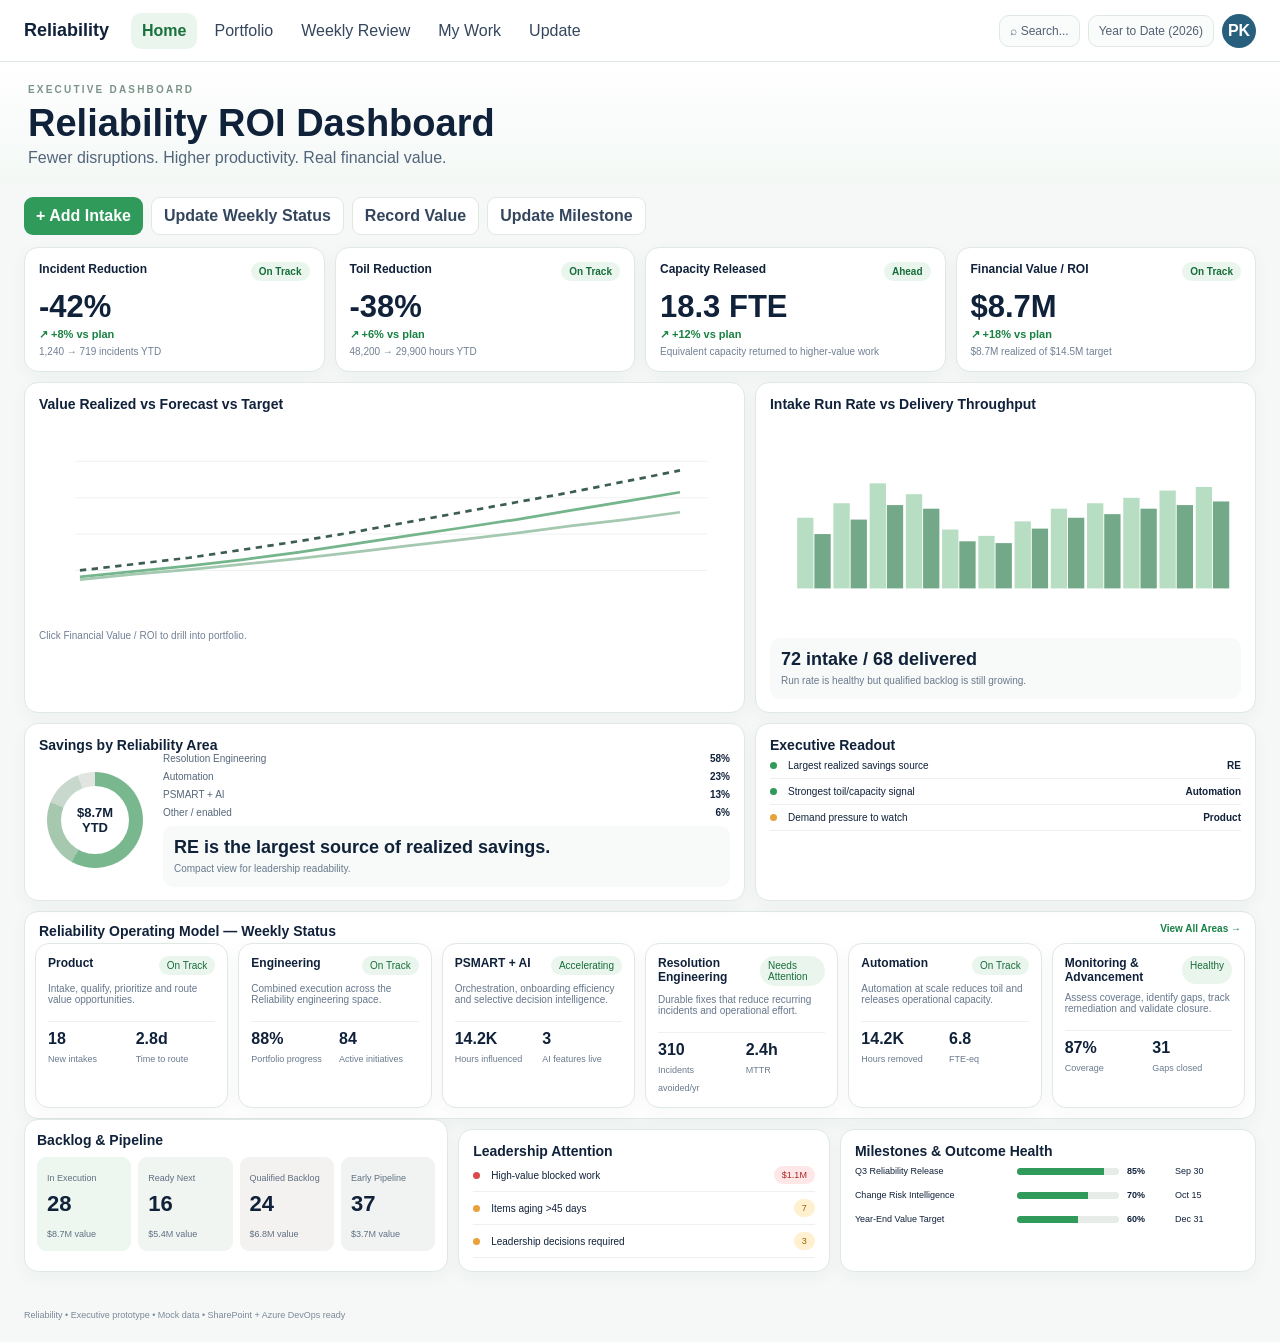
==== commit 3b90bca5: "Refine ROI dashboard with savings-by-area ring and correlated capture forms" ====
--- a/reliability-v3/index.html
+++ b/reliability-v3/index.html
@@ -1 +1 @@
-<!doctype html><html lang='en'><head><meta charset='utf-8'><meta name='viewport' content='width=device-width,initial-scale=1'><title>Reliability ROI Dashboard</title><style>:root{--ink:#10213a;--mut:#65748a;--line:#dfe8e3;--bg:#f5f9f7;--g:#129447;--g2:#e7f7ed;--gd:#08783a;--blue:#205b9c;--amber:#f1a51d;--red:#eb3945}*{box-sizing:border-box}body{margin:0;font-family:Inter,-apple-system,BlinkMacSystemFont,'Segoe UI',Arial,sans-serif;background:linear-gradient(#f7faf8,#f3f8f5);color:var(--ink)}button,select,input{font:inherit}.top{height:62px;background:rgba(255,255,255,.96);border-bottom:1px solid var(--line);display:flex;align-items:center;padding:0 24px;gap:24px;position:sticky;top:0;z-index:30}.brand{display:flex;align-items:center;gap:9px;min-width:150px}.leaf{width:30px;height:30px;position:relative}.leaf:before,.leaf:after{content:'';position:absolute;background:linear-gradient(135deg,#10a54c,#71c76a);border-radius:90% 10% 90% 10%;width:15px;height:28px;top:1px}.leaf:before{left:1px;transform:rotate(-20deg)}.leaf:after{right:1px;transform:scaleX(-1) rotate(-20deg)}.brandtxt b{display:block;font-size:17px}.brandtxt small{font-size:9px;color:#789184}.nav{display:flex;gap:7px;flex:1;overflow:auto;align-items:center}.nav button{border:0;background:transparent;color:#34465e;padding:9px 11px;border-radius:10px;white-space:nowrap;cursor:pointer}.nav button.on,.nav button:hover{background:#e8f6ed;color:#0b7136;font-weight:750}.actions{display:flex;align-items:center;gap:9px}.search,.date{border:1px solid var(--line);background:#fbfcfb;border-radius:10px;padding:9px 11px;font-size:12px;color:#526176}.avatar{width:34px;height:34px;border-radius:50%;background:#205e87;color:#fff;display:grid;place-items:center;font-weight:800}.submenu{display:none;position:sticky;top:62px;z-index:25;background:#fff;border-bottom:1px solid var(--line);padding:8px 24px;gap:8px}.submenu.show{display:flex}.submenu button{border:1px solid var(--line);background:white;border-radius:999px;padding:7px 10px;font-size:12px;cursor:pointer}.page{display:none}.page.on{display:block}.hero{min-height:118px;padding:18px 26px 14px;background:radial-gradient(circle at 63% 20%,rgba(215,239,221,.72),transparent 27%),linear-gradient(180deg,#f9fcfa,#f2f8f4);position:relative;overflow:hidden}.hero:after{content:'';position:absolute;left:28%;right:0;bottom:0;height:74px;opacity:.28;background:linear-gradient(150deg,transparent 0 18%,#b7d8c0 19% 24%,transparent 25% 33%,#87be96 34% 40%,transparent 41% 51%,#6eae83 52% 58%,transparent 59%)}.eyebrow{font-size:9px;letter-spacing:2.4px;color:#779589;font-weight:800}.hero h1{font-size:39px;line-height:1;margin:7px 0 5px;position:relative;z-index:2}.hero p{font-size:15px;margin:0;color:#455b74;position:relative;z-index:2}.hero-tools{position:absolute;right:30px;top:21px;z-index:3;display:flex;align-items:center;gap:12px}.quote{width:280px;background:rgba(255,255,255,.9);border:1px solid var(--line);border-radius:12px;padding:11px 14px;font-size:11px;color:#425570}.quote b{color:#12a04a;font-size:24px;vertical-align:-4px;margin-right:6px}.ytd{border:1px solid var(--line);background:white;border-radius:10px;padding:10px 13px;font-size:12px}.wrap{padding:0 24px 24px;max-width:1680px;margin:auto}.grid4{display:grid;grid-template-columns:repeat(4,1fr);gap:10px}.grid6{display:grid;grid-template-columns:repeat(6,1fr);gap:8px}.grid2{display:grid;grid-template-columns:1.12fr .88fr;gap:10px}.grid3{display:grid;grid-template-columns:1.02fr .92fr 1.05fr;gap:10px}.card{background:#fff;border:1px solid var(--line);border-radius:13px;box-shadow:0 4px 18px rgba(21,61,39,.035)}.kpi{padding:14px 15px;display:grid;grid-template-columns:52px 1fr;gap:10px;min-height:104px}.ico{width:47px;height:47px;border-radius:50%;background:#e9f8ee;display:grid;place-items:center;color:#078341;font-size:24px;font-weight:900}.khead{display:flex;justify-content:space-between;align-items:center;font-size:12px;font-weight:800}.status{font-size:10px;border-radius:999px;padding:4px 8px;background:#e8f8ed;color:#087a38;white-space:nowrap}.kval{font-size:31px;font-weight:900;line-height:1;margin:8px 0 5px}.delta{font-size:11px;color:#0a9343;font-weight:800}.subline{font-size:10px;color:#738196;margin-top:5px}.section{margin-top:10px;padding:13px 14px}.title{font-size:14px;font-weight:850;display:flex;align-items:center;gap:7px}.chart{height:190px;margin-top:8px;position:relative}.chart svg{width:100%;height:100%}.legend{display:flex;gap:18px;justify-content:center;font-size:10px;color:#66748a;margin-top:0}.sideStat{background:#f6faf8;border-radius:10px;padding:12px;margin-top:8px}.sideStat b{display:block;font-size:22px}.sideStat span{font-size:10px;color:#6f7f91}.ophead{padding:11px 14px 4px;display:flex;justify-content:space-between;align-items:center}.view{color:#0d8a42;font-size:10px;font-weight:800;cursor:pointer}.area{padding:12px 12px 10px;min-height:145px;cursor:pointer;transition:.14s}.area:hover{transform:translateY(-2px);border-color:#b9d9c4}.areaTop{display:flex;align-items:center;justify-content:space-between}.areaName{font-size:12px;font-weight:850}.areaIco{font-size:24px;margin-right:6px;color:#0b8f44}.areaDesc{font-size:10px;color:#64748a;min-height:32px;margin:8px 0}.ametrics{display:grid;grid-template-columns:1fr 1fr;gap:8px;border-top:1px solid #eef2ef;padding-top:8px}.ametrics b{display:block;font-size:17px}.ametrics span{font-size:9px;color:#67788d}.pipe{padding:12px}.pipeGrid{display:grid;grid-template-columns:repeat(4,1fr);gap:7px;margin-top:9px}.pipeBox{border-radius:9px;padding:10px;background:#ecf8ef}.pipeBox:nth-child(2){background:#edf3ff}.pipeBox:nth-child(3){background:#f4edff}.pipeBox:nth-child(4){background:#f1f3f6}.pipeBox b{display:block;font-size:23px;margin:8px 0 2px}.pipeBox span{font-size:9px;color:#5f6e82}.attn{padding:12px}.row{display:grid;grid-template-columns:10px 1fr auto;gap:8px;align-items:center;padding:7px 0;border-bottom:1px solid #edf1ee;font-size:10px}.row:last-child{border-bottom:0}.dot{width:7px;height:7px;border-radius:50%}.r{background:var(--red)}.a{background:var(--amber)}.g{background:var(--g)}.sev{border-radius:999px;padding:4px 9px;font-size:9px}.sev.high{background:#ffe7e8;color:#bb2932}.sev.med{background:#fff1cf;color:#aa6a00}.mile{padding:12px}.mrow{display:grid;grid-template-columns:1.5fr 1fr 36px 70px 64px;gap:8px;align-items:center;padding:7px 0;font-size:9px}.prog{height:7px;border-radius:99px;background:#e9eeeb;overflow:hidden}.prog i{display:block;height:100%;background:#119448;border-radius:99px}.foot{display:flex;justify-content:space-between;padding:12px 4px 0;color:#77879a;font-size:9px}.detailHero{padding:28px 28px 20px;background:linear-gradient(180deg,#fff,#f5faf7)}.detailHero h1{margin:6px 0;font-size:32px}.detailHero p{margin:0;color:#66748a}.crumb{font-size:10px;color:#8793a1}.detailMain{padding:0 24px 28px;max-width:1500px;margin:auto}.tree{display:grid;grid-template-columns:repeat(3,1fr);gap:12px;margin-top:12px}.treeCard{padding:16px}.children{display:grid;gap:7px;margin-top:12px}.child{border:1px solid var(--line);border-radius:9px;padding:9px;background:#fafcfb;display:flex;justify-content:space-between;cursor:pointer;font-size:12px}.simpleKpis{display:grid;grid-template-columns:repeat(4,1fr);gap:10px;margin-top:12px}.simple{padding:14px}.simple b{display:block;font-size:25px;margin:5px 0}.simple span{font-size:10px;color:#6c7b8d}@media(max-width:1100px){.grid4{grid-template-columns:repeat(2,1fr)}.grid6{grid-template-columns:repeat(3,1fr)}.grid2,.grid3,.tree{grid-template-columns:1fr}.hero-tools{display:none}}@media(max-width:700px){.grid4,.grid6,.simpleKpis{grid-template-columns:1fr}.actions{display:none}.top{padding:0 12px}.wrap{padding:0 10px 20px}.hero h1{font-size:29px}}</style></head><body><header class='top'><div class='brand'><div class='leaf'></div><div class='brandtxt'><b>Reliability</b><small>Stable Systems. Greater Value.</small></div></div><nav class='nav' id='nav'></nav><div class='actions'><div class='search'>⌕ &nbsp; Search...</div><div class='date'>▣ &nbsp; Sep 10, 2026</div><div class='avatar'>PK</div></div></header><div class='submenu' id='submenu'></div><div id='pages'></div><script>const areas=[{id:'product',icon:'◆',name:'Product',status:'On Track',desc:'Intake, qualify, prioritize and route value opportunities.',m1:'18',l1:'New intakes',m2:'2.8d',l2:'Time to route'},{id:'engineering',icon:'⚙',name:'Engineering',status:'On Track',desc:'Combined execution across the Reliability engineering space.',m1:'88%',l1:'Portfolio progress',m2:'84',l2:'Active initiatives'},{id:'psmart',icon:'◉',name:'PSMART + AI',status:'Accelerating',desc:'Orchestration, onboarding efficiency and selective decision intelligence.',m1:'14.2K',l1:'Hours influenced',m2:'3',l2:'AI features live'},{id:'re',icon:'🔧',name:'Resolution Engineering',status:'Needs Attention',desc:'Durable fixes that reduce recurring incidents and operational effort.',m1:'310',l1:'Incidents avoided/yr',m2:'$1.8M',l2:'Realized value'},{id:'automation',icon:'ϟ',name:'Automation',status:'On Track',desc:'Automation at scale reduces toil and releases operational capacity.',m1:'14.2K',l1:'Hours removed',m2:'6.8',l2:'FTE-eq capacity'},{id:'monitoring',icon:'▥',name:'Monitoring & Advancement',status:'Healthy',desc:'Assess coverage, identify gaps, track remediation and validate closure.',m1:'87%',l1:'Coverage',m2:'31',l2:'Gaps closed'}];const NAV=[['home','Home'],['portfolio','Portfolio'],['weekly','Weekly Review'],['mywork','My Work'],['update','Update']];function home(){return `<section class='page' id='home'><div class='hero'><div class='eyebrow'>EXECUTIVE DASHBOARD</div><h1>Reliability ROI Dashboard</h1><p>Fewer disruptions. Higher productivity. Real financial value.</p><div class='hero-tools'><div class='quote'><b>“</b>Reliable systems enable healthier people tomorrow by creating capacity today.<div style='margin-top:5px;color:#758497'>— Reliability Leadership</div></div><div class='ytd'>▣ &nbsp; Year to Date (2026)⌄</div></div></div><main class='wrap'><div class='grid4' style='margin-top:8px'><div class='card kpi'><div class='ico'>✓</div><div><div class='khead'><span>Incident Reduction</span><span class='status'>● On Track</span></div><div class='kval'>-42%</div><div class='delta'>↗ +8% vs. plan</div><div class='subline'>1,240 → 719 incidents (YTD)</div></div></div><div class='card kpi'><div class='ico'>◷</div><div><div class='khead'><span>Toil Reduction</span><span class='status'>● On Track</span></div><div class='kval'>-38%</div><div class='delta'>↗ +6% vs. plan</div><div class='subline'>48,200 → 29,900 hours (YTD)</div></div></div><div class='card kpi'><div class='ico'>👥</div><div><div class='khead'><span>Capacity Released</span><span class='status'>● Ahead</span></div><div class='kval'>18.3 <span style='font-size:17px'>FTE</span></div><div class='delta'>↗ +12% vs. plan</div><div class='subline'>Equivalent manpower returned to higher value work</div></div></div><div class='card kpi'><div class='ico'>$</div><div><div class='khead'><span>Financial Value / ROI</span><span class='status'>● On Track</span></div><div class='kval'>$8.7M</div><div class='delta'>↗ +18% vs. plan</div><div class='subline'>$8.7M realized of $14.5M target (60%)</div></div></div></div><div class='grid2'><div class='card section'><div class='title'>▥ &nbsp; Value Realized vs Forecast vs Target</div><div class='chart'><svg viewBox='0 0 760 190' preserveAspectRatio='none'><g stroke='#edf1ee'><line x1='45' y1='25' x2='735' y2='25'/><line x1='45' y1='65' x2='735' y2='65'/><line x1='45' y1='105' x2='735' y2='105'/><line x1='45' y1='145' x2='735' y2='145'/></g><line x1='45' y1='160' x2='735' y2='160' stroke='#cad4cf'/><polyline points='55,145 112,139 169,132 226,123 283,114 340,105 397,96 454,86 511,76 568,67 625,56 682,45' fill='none' stroke='#234a7b' stroke-width='3' stroke-dasharray='7 6'/><polyline points='55,150 112,144 169,139 226,132 283,125 340,117 397,108 454,99 511,90 568,81 625,70 682,60' fill='none' stroke='#12a052' stroke-width='2.6' stroke-dasharray='3 4'/><g fill='#9ad8ac'>${[35,40,45,49,56,62,68,76,84,93,101,108].map((h,i)=>`<rect x='${60+i*55}' y='${160-h}' width='24' height='${h}' rx='2'/>`).join('')}</g><g font-size='9' fill='#7a8797'>${['Jan','Feb','Mar','Apr','May','Jun','Jul','Aug','Sep','Oct','Nov','Dec'].map((m,i)=>`<text x='${59+i*55}' y='178'>${m}</text>`).join('')}</g><text x='6' y='29' font-size='9' fill='#68778b'>$20M</text><text x='13' y='69' font-size='9' fill='#68778b'>$15M</text><text x='13' y='109' font-size='9' fill='#68778b'>$10M</text><text x='20' y='149' font-size='9' fill='#68778b'>$5M</text></svg></div><div class='legend'><span>● Value Realized</span><span>-- Forecast</span><span>·· Target</span></div></div><div class='card section'><div class='title'>▥ &nbsp; Intake Run Rate vs Delivery Throughput</div><div class='chart'><svg viewBox='0 0 620 190' preserveAspectRatio='none'><g stroke='#edf1ee'><line x1='40' y1='25' x2='600' y2='25'/><line x1='40' y1='65' x2='600' y2='65'/><line x1='40' y1='105' x2='600' y2='105'/><line x1='40' y1='145' x2='600' y2='145'/></g><line x1='40' y1='160' x2='600' y2='160' stroke='#cad4cf'/>${[62,70,88,75,55,51,58,68,72,78,73,80].map((v,i)=>`<rect x='${52+i*44}' y='${160-v}' width='14' height='${v}' rx='2' fill='#a9dfb6'/><rect x='${68+i*44}' y='${160-(v-10)}' width='14' height='${v-10}' rx='2' fill='#188e50'/>`).join('')}<g font-size='9' fill='#7a8797'>${['Jan','Feb','Mar','Apr','May','Jun','Jul','Aug','Sep','Oct','Nov','Dec'].map((m,i)=>`<text x='${51+i*44}' y='178'>${m}</text>`).join('')}</g></svg></div><div class='grid2' style='grid-template-columns:1fr 1fr;gap:8px'><div class='sideStat'><b>72</b><span>Avg. monthly intake</span><div class='delta'>↗ +12% vs. Q4 ’25</div></div><div class='sideStat'><b>68</b><span>Avg. monthly delivered</span><div class='delta'>↗ +18% vs. Q4 ’25</div></div></div></div></div><div class='card' style='margin-top:10px'><div class='ophead'><div class='title'>♣ &nbsp; Reliability Operating Model — Weekly Status</div><div class='view' onclick="go('portfolio')">View All Areas →</div></div><div class='grid6' style='padding:0 8px 9px'>${areas.map(a=>`<div class='card area' onclick="go('${a.id}')"><div class='areaTop'><div><span class='areaIco'>${a.icon}</span><span class='areaName'>${a.name}</span></div><span>›</span></div><div style='margin-top:6px'><span class='status'>● ${a.status}</span></div><div class='areaDesc'>${a.desc}</div><div class='ametrics'><div><b>${a.m1}</b><span>${a.l1}</span></div><div><b>${a.m2}</b><span>${a.l2}</span></div></div></div>`).join('')}</div></div><div class='grid3' style='margin-top:10px'><div class='card pipe'><div class='title'>▤ &nbsp; Backlog & Pipeline <span style='margin-left:auto;font-size:10px'>Total potential value: <b>$24.6M</b></span></div><div class='pipeGrid'><div class='pipeBox'><span>In Execution</span><b>28</b><span>$8.7M value</span></div><div class='pipeBox'><span>Ready Next</span><b>16</b><span>$5.4M value</span></div><div class='pipeBox'><span>Qualified Backlog</span><b>24</b><span>$6.8M value</span></div><div class='pipeBox'><span>Early Pipeline</span><b>37</b><span>$3.7M value</span></div></div></div><div class='card attn'><div class='title'>⚠ &nbsp; Leadership Attention <span class='view' style='margin-left:auto'>View All →</span></div><div class='row'><i class='dot r'></i><span>Payment system latency</span><span class='sev high'>High</span></div><div class='row'><i class='dot a'></i><span>Data reconciliation delays</span><span class='sev med'>Medium</span></div><div class='row'><i class='dot a'></i><span>Third-party dependency risk</span><span class='sev med'>Medium</span></div><div class='row'><i class='dot a'></i><span>Automation adoption slower than plan</span><span class='sev med'>Medium</span></div></div><div class='card mile'><div class='title'>◎ &nbsp; Milestones & Outcome Health <span class='view' style='margin-left:auto'>View All →</span></div><div class='mrow'><span>Q3 Reliability Release</span><div class='prog'><i style='width:85%'></i></div><b>85%</b><span>Sep 30</span><span class='status'>On Track</span></div><div class='mrow'><span>Change Risk Intelligence</span><div class='prog'><i style='width:70%'></i></div><b>70%</b><span>Oct 15</span><span class='status'>On Track</span></div><div class='mrow'><span>Monitoring Platform Upgrade</span><div class='prog'><i style='width:40%'></i></div><b>40%</b><span>Nov 30</span><span class='sev med'>At Risk</span></div><div class='mrow'><span>Year-End Value Target</span><div class='prog'><i style='width:60%'></i></div><b>60%</b><span>Dec 31</span><span class='status'>On Track</span></div></div></div><div class='foot'><span>Reliability &nbsp; | &nbsp; People &nbsp; | &nbsp; Technology &nbsp; | &nbsp; Trust</span><span>Last updated: Sep 10, 2026 10:55 AM &nbsp; ● All systems operational</span></div></main></section>`}function detailPage(id,title,crumb,body){return `<section class='page' id='${id}'><div class='detailHero'><div class='crumb'>${crumb}</div><h1>${title}</h1><p>${body}</p></div><main class='detailMain'><div class='simpleKpis'><div class='card simple'><span>Portfolio Status</span><b>On Track</b><span>Improving WoW</span></div><div class='card simple'><span>Active Work</span><b>42</b><span>Across current portfolio</span></div><div class='card simple'><span>Realized Value</span><b>$1.8M</b><span>Validated YTD</span></div><div class='card simple'><span>Value at Risk</span><b>$0.42M</b><span>Needs attention</span></div></div></main></section>`}function portfolio(){return `<section class='page' id='portfolio'><div class='detailHero'><div class='crumb'>Reliability</div><h1>Portfolio</h1><p>Drill into Engineering, Product, and Monitoring & Advancement.</p></div><main class='detailMain'><div class='tree'><div class='card treeCard'><b>Engineering</b><div class='children'><div class='child' onclick="go('engineering')">Engineering Overview <span>›</span></div><div class='child' onclick="go('psmart')">PSMART + AI / Analytics <span>›</span></div><div class='child' onclick="go('re')">Resolution Engineering <span>›</span></div><div class='child' onclick="go('automation')">Automation Office <span>›</span></div></div></div><div class='card treeCard'><b>Product</b><div class='children'><div class='child' onclick="go('product')">Product Overview <span>›</span></div><div class='child'>Intake <span>›</span></div><div class='child'>Prioritization <span>›</span></div><div class='child'>Value Pipeline <span>›</span></div></div></div><div class='card treeCard'><b>Monitoring & Advancement</b><div class='children'><div class='child' onclick="go('monitoring')">Monitoring Overview <span>›</span></div><div class='child'>Coverage / Readiness <span>›</span></div><div class='child'>Gap Tracking <span>›</span></div><div class='child'>Validation <span>›</span></div></div></div></div></main></section>`}document.getElementById('pages').innerHTML=home()+portfolio()+detailPage('engineering','Engineering Portfolio','Portfolio › Engineering','Combined execution across PSMART + AI, Resolution Engineering and Automation Office.')+detailPage('psmart','PSMART + AI / Analytics','Portfolio › Engineering › PSMART + AI','Orchestration, onboarding efficiency and selective decision intelligence.')+detailPage('re','Resolution Engineering','Portfolio › Engineering › Resolution Engineering','Durable engineering fixes that eliminate recurring incidents and operational effort.')+detailPage('automation','Automation Office','Portfolio › Engineering › Automation','Automation that removes toil and releases operational capacity.')+detailPage('product','Product Front Door','Portfolio › Product','Intake, qualification, prioritization, routing and value hypothesis management.')+detailPage('monitoring','Monitoring & Advancement','Portfolio › Monitoring & Advancement','Assess coverage, identify gaps, coordinate remediation and validate closure.')+detailPage('weekly','Weekly Review','Reliability','Cross-portfolio weekly movement, blockers and leadership asks.')+detailPage('mywork','My Work','Reliability','Owned initiatives and updates due.')+detailPage('update','Update','Reliability','Self-service weekly status and value update.');document.getElementById('nav').innerHTML=NAV.map(([id,n])=>`<button data-id='${id}' onclick="go('${id}')">${n}</button>`).join('');function sub(id){const s=document.getElementById('submenu');if(['portfolio','engineering','psmart','re','automation','product','monitoring'].includes(id)){s.classList.add('show');s.innerHTML=`<button onclick="go('engineering')">Engineering</button><button onclick="go('psmart')">PSMART + AI</button><button onclick="go('re')">Resolution Engineering</button><button onclick="go('automation')">Automation</button><button onclick="go('product')">Product</button><button onclick="go('monitoring')">Monitoring & Advancement</button>`}else{s.classList.remove('show');s.innerHTML=''}}function go(id){document.querySelectorAll('.page').forEach(p=>p.classList.remove('on'));(document.getElementById(id)||document.getElementById('home')).classList.add('on');document.querySelectorAll('.nav button').forEach(b=>b.classList.toggle('on',b.dataset.id===id||(['engineering','psmart','re','automation','product','monitoring'].includes(id)&&b.dataset.id==='portfolio')));sub(id);location.hash=id;window.scrollTo({top:0,behavior:'smooth'})}go((location.hash||'#home').slice(1));</script></body></html>+<!doctype html><html lang='en'><head><meta charset='utf-8'><meta name='viewport' content='width=device-width,initial-scale=1'><title>Reliability ROI Dashboard</title><style>:root{--ink:#10213a;--mut:#68768a;--line:#dfe8e3;--bg:#f5f8f6;--g:#2f9a59;--g2:#eaf6ed;--g3:#cfe5d5;--gray:#cfd6d2;--amber:#e9a23b;--red:#d94b4b}*{box-sizing:border-box}body{margin:0;background:var(--bg);color:var(--ink);font-family:Inter,-apple-system,BlinkMacSystemFont,'Segoe UI',Arial,sans-serif}button,input,select,textarea{font:inherit}.top{height:62px;background:#fff;border-bottom:1px solid var(--line);display:flex;align-items:center;gap:22px;padding:0 24px;position:sticky;top:0;z-index:20}.brand{font-weight:850;font-size:18px;white-space:nowrap}.nav{display:flex;gap:6px;flex:1;overflow:auto}.nav button{border:0;background:transparent;padding:9px 11px;border-radius:10px;color:#34465d;white-space:nowrap;cursor:pointer}.nav button.on,.nav button:hover{background:var(--g2);color:#19713c;font-weight:800}.tools{display:flex;gap:8px;align-items:center}.chip{border:1px solid var(--line);background:#fafcfb;border-radius:10px;padding:8px 10px;font-size:12px;color:#536174}.avatar{width:34px;height:34px;border-radius:50%;background:#285f7d;color:#fff;display:grid;place-items:center;font-weight:800}.page{display:none}.page.on{display:block}.hero{padding:22px 28px 18px;background:linear-gradient(180deg,#fff,#f3f8f5)}.eye{font-size:10px;letter-spacing:2.2px;color:#7b9488;font-weight:800}.hero h1{font-size:38px;margin:7px 0 4px}.hero p{margin:0;color:#53657b}.wrap{max-width:1680px;margin:auto;padding:0 24px 28px}.grid4,.grid6,.grid3,.grid2{display:grid;gap:10px}.grid4{grid-template-columns:repeat(4,1fr)}.grid6{grid-template-columns:repeat(6,1fr)}.grid3{grid-template-columns:1.05fr .92fr 1.03fr}.grid2{grid-template-columns:1.18fr .82fr}.card{background:#fff;border:1px solid var(--line);border-radius:14px;box-shadow:0 5px 18px rgba(26,62,42,.04)}.kpi{padding:14px;cursor:pointer}.kpi:hover,.area:hover,.linkrow:hover{border-color:#b7d3bf}.khead{display:flex;justify-content:space-between;gap:8px;font-size:12px;font-weight:800}.status{font-size:10px;padding:4px 8px;border-radius:999px;background:var(--g2);color:#176d3a}.kval{font-size:31px;font-weight:900;margin:8px 0 3px}.delta{font-size:11px;color:#168140;font-weight:800}.sub{font-size:10px;color:#718095;margin-top:5px}.section{margin-top:10px;padding:13px 14px}.title{font-size:14px;font-weight:850}.chart{height:210px;margin-top:8px}.chart svg{width:100%;height:100%}.sidebox{background:#f7faf8;border-radius:10px;padding:11px;margin-top:8px}.sidebox b{display:block;font-size:18px}.sidebox span{font-size:10px;color:#69798d}.savingsbox{display:grid;grid-template-columns:112px 1fr;gap:12px;align-items:center}.ring{width:96px;height:96px;border-radius:50%;background:conic-gradient(#79b88e 0 58%,#a6c8af 58% 81%,#c8d8cc 81% 94%,#e1e5e2 94% 100%);position:relative;margin:auto}.ring:after{content:'$8.7M\A YTD';white-space:pre;position:absolute;inset:14px;border-radius:50%;background:#fff;display:grid;place-items:center;text-align:center;font-weight:850;font-size:13px}.legend{display:grid;gap:7px;font-size:10px}.leg{display:flex;justify-content:space-between;gap:8px}.leg span:first-child{color:#56677a}.ophead{padding:11px 14px 4px;display:flex;justify-content:space-between}.view{color:#198045;font-size:10px;font-weight:800;cursor:pointer}.area{padding:12px;cursor:pointer;min-height:138px}.areaTop{display:flex;justify-content:space-between;gap:8px}.areaName{font-size:12px;font-weight:850}.areaDesc{font-size:10px;color:#66778c;min-height:30px;margin:8px 0}.ametrics{display:grid;grid-template-columns:1fr 1fr;gap:8px;border-top:1px solid #edf1ee;padding-top:8px}.ametrics b{display:block;font-size:16px}.ametrics span{font-size:9px;color:#6a7a8d}.pipe{padding:12px}.pipeGrid{display:grid;grid-template-columns:repeat(4,1fr);gap:7px;margin-top:9px}.pipeBox{border-radius:9px;padding:10px;background:#edf7ef}.pipeBox:nth-child(2){background:#f1f5f2}.pipeBox:nth-child(3){background:#f4f2f0}.pipeBox:nth-child(4){background:#f1f3f3}.pipeBox b{display:block;font-size:22px;margin:6px 0}.pipeBox span{font-size:9px;color:#5f6f82}.row{display:grid;grid-template-columns:10px 1fr auto;gap:8px;align-items:center;padding:7px 0;border-bottom:1px solid #edf1ee;font-size:10px}.dot{width:7px;height:7px;border-radius:50%;background:var(--g)}.dot.a{background:var(--amber)}.dot.r{background:var(--red)}.sev{font-size:9px;border-radius:999px;padding:4px 8px;background:#fff0cf;color:#996000}.sev.high{background:#ffe7e7;color:#a22}.mrow{display:grid;grid-template-columns:1.5fr 1fr 40px 66px;gap:8px;align-items:center;padding:7px 0;font-size:9px}.prog{height:7px;border-radius:99px;background:#e7ece8;overflow:hidden}.prog i{display:block;height:100%;background:var(--g)}.quick{display:flex;gap:8px;flex-wrap:wrap;margin:12px 0}.btn{border:0;border-radius:9px;background:var(--g);color:#fff;padding:9px 12px;font-weight:800;cursor:pointer}.btn.sec{background:#fff;color:#34465d;border:1px solid var(--line)}.detailHero{padding:24px 28px 18px;background:linear-gradient(180deg,#fff,#f5faf7)}.detailHero h1{margin:6px 0;font-size:32px}.detailHero p{margin:0;color:#66748a}.crumb{font-size:10px;color:#8793a1}.detailMain{padding:0 24px 28px;max-width:1500px;margin:auto}.tree{display:grid;grid-template-columns:repeat(3,1fr);gap:12px;margin-top:12px}.treeCard{padding:16px}.child{border:1px solid var(--line);border-radius:9px;padding:9px;background:#fafcfb;display:flex;justify-content:space-between;cursor:pointer;font-size:12px;margin-top:7px}.simpleKpis{display:grid;grid-template-columns:repeat(4,1fr);gap:10px;margin-top:12px}.simple{padding:14px}.simple b{display:block;font-size:25px;margin:5px 0}.simple span{font-size:10px;color:#6c7b8d}.formtabs{display:flex;gap:8px;flex-wrap:wrap;margin:14px 0}.formtabs button{border:1px solid var(--line);background:#fff;border-radius:999px;padding:8px 11px;cursor:pointer}.formtabs button.on{background:var(--g2);color:#176d3a;font-weight:800}.formgrid{display:grid;grid-template-columns:1fr 1fr;gap:12px}.field label{display:block;font-size:11px;color:#627184;margin-bottom:5px;font-weight:700}.field input,.field select,.field textarea{width:100%;border:1px solid #d7dfda;border-radius:9px;padding:10px;background:#fff}.field textarea{min-height:84px}.full{grid-column:1/-1}.hint{font-size:10px;color:#718095}.toast{position:fixed;right:18px;bottom:18px;background:#123b25;color:#fff;padding:11px 14px;border-radius:10px;display:none}.footer{padding:10px 24px 22px;font-size:9px;color:#7c8999}@media(max-width:1100px){.grid4{grid-template-columns:repeat(2,1fr)}.grid6{grid-template-columns:repeat(3,1fr)}.grid2,.grid3,.tree{grid-template-columns:1fr}}@media(max-width:700px){.grid4,.grid6,.formgrid,.simpleKpis{grid-template-columns:1fr}.tools{display:none}.top{padding:0 12px}.wrap{padding:0 10px 20px}.hero h1{font-size:29px}.savingsbox{grid-template-columns:1fr}}</style></head><body><header class='top'><div class='brand'>Reliability</div><nav class='nav' id='nav'></nav><div class='tools'><div class='chip'>⌕ Search...</div><div class='chip'>Year to Date (2026)</div><div class='avatar'>PK</div></div></header><div id='pages'></div><div class='toast' id='toast'>Saved in prototype</div><script>const NAV=[['home','Home'],['portfolio','Portfolio'],['weekly','Weekly Review'],['mywork','My Work'],['update','Update']];const A=[{id:'product',name:'Product',status:'On Track',desc:'Intake, qualify, prioritize and route value opportunities.',m1:'18',l1:'New intakes',m2:'2.8d',l2:'Time to route'},{id:'engineering',name:'Engineering',status:'On Track',desc:'Combined execution across the Reliability engineering space.',m1:'88%',l1:'Portfolio progress',m2:'84',l2:'Active initiatives'},{id:'psmart',name:'PSMART + AI',status:'Accelerating',desc:'Orchestration, onboarding efficiency and selective decision intelligence.',m1:'14.2K',l1:'Hours influenced',m2:'3',l2:'AI features live'},{id:'re',name:'Resolution Engineering',status:'Needs Attention',desc:'Durable fixes that reduce recurring incidents and operational effort.',m1:'310',l1:'Incidents avoided/yr',m2:'2.4h',l2:'MTTR'},{id:'automation',name:'Automation',status:'On Track',desc:'Automation at scale reduces toil and releases operational capacity.',m1:'14.2K',l1:'Hours removed',m2:'6.8',l2:'FTE-eq'},{id:'monitoring',name:'Monitoring & Advancement',status:'Healthy',desc:'Assess coverage, identify gaps, track remediation and validate closure.',m1:'87%',l1:'Coverage',m2:'31',l2:'Gaps closed'}];function areaCard(a){return `<div class='card area' onclick="go('${a.id}')"><div class='areaTop'><div class='areaName'>${a.name}</div><span class='status'>${a.status}</span></div><div class='areaDesc'>${a.desc}</div><div class='ametrics'><div><b>${a.m1}</b><span>${a.l1}</span></div><div><b>${a.m2}</b><span>${a.l2}</span></div></div></div>`}function home(){return `<section class='page' id='home'><div class='hero'><div class='eye'>EXECUTIVE DASHBOARD</div><h1>Reliability ROI Dashboard</h1><p>Fewer disruptions. Higher productivity. Real financial value.</p></div><main class='wrap'><div class='quick'><button class='btn' onclick="go('update');setTab('intake')">+ Add Intake</button><button class='btn sec' onclick="go('update');setTab('weeklyform')">Update Weekly Status</button><button class='btn sec' onclick="go('update');setTab('valueform')">Record Value</button><button class='btn sec' onclick="go('update');setTab('milestoneform')">Update Milestone</button></div><div class='grid4'><div class='card kpi' onclick="go('weekly')"><div class='khead'><span>Incident Reduction</span><span class='status'>On Track</span></div><div class='kval'>-42%</div><div class='delta'>↗ +8% vs plan</div><div class='sub'>1,240 → 719 incidents YTD</div></div><div class='card kpi' onclick="go('automation')"><div class='khead'><span>Toil Reduction</span><span class='status'>On Track</span></div><div class='kval'>-38%</div><div class='delta'>↗ +6% vs plan</div><div class='sub'>48,200 → 29,900 hours YTD</div></div><div class='card kpi' onclick="go('automation')"><div class='khead'><span>Capacity Released</span><span class='status'>Ahead</span></div><div class='kval'>18.3 FTE</div><div class='delta'>↗ +12% vs plan</div><div class='sub'>Equivalent capacity returned to higher-value work</div></div><div class='card kpi' onclick="go('portfolio')"><div class='khead'><span>Financial Value / ROI</span><span class='status'>On Track</span></div><div class='kval'>$8.7M</div><div class='delta'>↗ +18% vs plan</div><div class='sub'>$8.7M realized of $14.5M target</div></div></div><div class='grid2'><div class='card section'><div class='title'>Value Realized vs Forecast vs Target</div><div class='chart'><svg viewBox='0 0 760 200'><g stroke='#edf1ee'><line x1='40' y1='30' x2='735' y2='30'/><line x1='40' y1='70' x2='735' y2='70'/><line x1='40' y1='110' x2='735' y2='110'/><line x1='40' y1='150' x2='735' y2='150'/></g><polyline points='45,150 105,143 165,136 225,127 285,118 345,108 405,97 465,86 525,75 585,64 645,52 705,40' fill='none' stroke='#3c5d53' stroke-width='3' stroke-dasharray='7 6'/><polyline points='45,157 105,151 165,145 225,138 285,130 345,121 405,112 465,103 525,94 585,84 645,74 705,64' fill='none' stroke='#74b58b' stroke-width='3'/><polyline points='45,160 105,154 165,149 225,143 285,137 345,130 405,123 465,116 525,109 585,101 645,94 705,86' fill='none' stroke='#a5c9b0' stroke-width='3'/></svg></div><div class='hint'>Click Financial Value / ROI to drill into portfolio.</div></div><div class='card section'><div class='title'>Intake Run Rate vs Delivery Throughput</div><div class='chart'><svg viewBox='0 0 520 200'><g fill='#b7ddc2'><rect x='30' y='92' width='18' height='78'/><rect x='70' y='76' width='18' height='94'/><rect x='110' y='54' width='18' height='116'/><rect x='150' y='66' width='18' height='104'/><rect x='190' y='105' width='18' height='65'/><rect x='230' y='112' width='18' height='58'/><rect x='270' y='96' width='18' height='74'/><rect x='310' y='82' width='18' height='88'/><rect x='350' y='76' width='18' height='94'/><rect x='390' y='70' width='18' height='100'/><rect x='430' y='62' width='18' height='108'/><rect x='470' y='58' width='18' height='112'/></g><g fill='#73a988'><rect x='49' y='110' width='18' height='60'/><rect x='89' y='94' width='18' height='76'/><rect x='129' y='78' width='18' height='92'/><rect x='169' y='82' width='18' height='88'/><rect x='209' y='118' width='18' height='52'/><rect x='249' y='120' width='18' height='50'/><rect x='289' y='104' width='18' height='66'/><rect x='329' y='92' width='18' height='78'/><rect x='369' y='88' width='18' height='82'/><rect x='409' y='82' width='18' height='88'/><rect x='449' y='78' width='18' height='92'/><rect x='489' y='74' width='18' height='96'/></g></svg></div><div class='sidebox'><b>72 intake / 68 delivered</b><span>Run rate is healthy but qualified backlog is still growing.</span></div></div></div><div class='grid2'><div class='card section'><div class='title'>Savings by Reliability Area</div><div class='savingsbox'><div class='ring' onclick="go('re')" style='cursor:pointer' title='Open Resolution Engineering'></div><div><div class='legend'><div class='leg linkrow' onclick="go('re')"><span>Resolution Engineering</span><b>58%</b></div><div class='leg linkrow' onclick="go('automation')"><span>Automation</span><b>23%</b></div><div class='leg linkrow' onclick="go('psmart')"><span>PSMART + AI</span><b>13%</b></div><div class='leg'><span>Other / enabled</span><b>6%</b></div></div><div class='sidebox'><b>RE is the largest source of realized savings.</b><span>Compact view for leadership readability.</span></div></div></div></div><div class='card section'><div class='title'>Executive Readout</div><div class='row linkrow' onclick="go('re')"><span class='dot'></span><span>Largest realized savings source</span><b>RE</b></div><div class='row linkrow' onclick="go('automation')"><span class='dot'></span><span>Strongest toil/capacity signal</span><b>Automation</b></div><div class='row linkrow' onclick="go('product')"><span class='dot a'></span><span>Demand pressure to watch</span><b>Product</b></div></div></div><div class='card' style='margin-top:10px'><div class='ophead'><div class='title'>Reliability Operating Model — Weekly Status</div><div class='view' onclick="go('portfolio')">View All Areas →</div></div><div class='grid6' style='padding:0 10px 10px'>${A.map(areaCard).join('')}</div></div><div class='grid3'><div class='card pipe'><div class='title'>Backlog & Pipeline</div><div class='pipeGrid'><div class='pipeBox linkrow' onclick="go('portfolio')"><span>In Execution</span><b>28</b><span>$8.7M value</span></div><div class='pipeBox linkrow' onclick="go('portfolio')"><span>Ready Next</span><b>16</b><span>$5.4M value</span></div><div class='pipeBox linkrow' onclick="go('product')"><span>Qualified Backlog</span><b>24</b><span>$6.8M value</span></div><div class='pipeBox linkrow' onclick="go('product')"><span>Early Pipeline</span><b>37</b><span>$3.7M value</span></div></div></div><div class='card section'><div class='title'>Leadership Attention</div><div class='row'><span class='dot r'></span><span>High-value blocked work</span><span class='sev high'>$1.1M</span></div><div class='row'><span class='dot a'></span><span>Items aging >45 days</span><span class='sev'>7</span></div><div class='row'><span class='dot a'></span><span>Leadership decisions required</span><span class='sev'>3</span></div></div><div class='card section'><div class='title'>Milestones & Outcome Health</div><div class='mrow linkrow' onclick="go('update');setTab('milestoneform')"><span>Q3 Reliability Release</span><div class='prog'><i style='width:85%'></i></div><b>85%</b><span>Sep 30</span></div><div class='mrow linkrow' onclick="go('update');setTab('milestoneform')"><span>Change Risk Intelligence</span><div class='prog'><i style='width:70%'></i></div><b>70%</b><span>Oct 15</span></div><div class='mrow linkrow' onclick="go('update');setTab('milestoneform')"><span>Year-End Value Target</span><div class='prog'><i style='width:60%'></i></div><b>60%</b><span>Dec 31</span></div></div></div></main></section>`}function detail(id,title,crumb,desc,k1='42',k2='$1.8M'){return `<section class='page' id='${id}'><div class='detailHero'><div class='crumb'>${crumb}</div><h1>${title}</h1><p>${desc}</p></div><main class='detailMain'><div class='simpleKpis'><div class='card simple'><span>Status</span><b>On Track</b><span>Improving WoW</span></div><div class='card simple'><span>Active Work</span><b>${k1}</b><span>Current portfolio</span></div><div class='card simple'><span>Realized Value</span><b>${k2}</b><span>Validated YTD</span></div><div class='card simple'><span>Leadership Attention</span><b>2</b><span>Open dependencies</span></div></div><div class='quick'><button class='btn' onclick="go('update');setTab('weeklyform')">Update Weekly Status</button><button class='btn sec' onclick="go('update');setTab('valueform')">Record Value</button></div></main></section>`}function portfolio(){return `<section class='page' id='portfolio'><div class='detailHero'><div class='crumb'>Reliability</div><h1>Portfolio</h1><p>Engineering, Product, and Monitoring & Advancement with drill-through to their operating areas.</p></div><main class='detailMain'><div class='tree'><div class='card treeCard'><b>Engineering</b><div class='child' onclick="go('engineering')">Engineering Overview <span>›</span></div><div class='child' onclick="go('psmart')">PSMART + AI / Analytics <span>›</span></div><div class='child' onclick="go('re')">Resolution Engineering <span>›</span></div><div class='child' onclick="go('automation')">Automation Office <span>›</span></div></div><div class='card treeCard'><b>Product</b><div class='child' onclick="go('product')">Product Overview <span>›</span></div><div class='child' onclick="go('update');setTab('intake')">Add Intake <span>›</span></div><div class='child'>Prioritization <span>›</span></div><div class='child'>Value Pipeline <span>›</span></div></div><div class='card treeCard'><b>Monitoring & Advancement</b><div class='child' onclick="go('monitoring')">Monitoring Overview <span>›</span></div><div class='child'>Coverage / Readiness <span>›</span></div><div class='child'>Gap Tracking <span>›</span></div><div class='child'>Validation <span>›</span></div></div></div></main></section>`}function update(){return `<section class='page' id='update'><div class='detailHero'><div class='crumb'>Reliability</div><h1>Update Center</h1><p>Capture source data once and correlate it through Intake ID and Initiative ID.</p></div><main class='detailMain'><div class='formtabs'><button id='tab-intake' onclick="setTab('intake')">Intake</button><button id='tab-weeklyform' onclick="setTab('weeklyform')">Weekly Status</button><button id='tab-valueform' onclick="setTab('valueform')">Value Realization</button><button id='tab-milestoneform' onclick="setTab('milestoneform')">Milestone</button></div><div id='formarea'></div></main></section>`}const forms={intake:`<div class='card section'><div class='title'>New Reliability Intake</div><form class='formgrid' onsubmit='saveForm(event,"Intake")'><div class='field'><label>Intake ID</label><input name='intakeId' value='INT-1042'></div><div class='field'><label>Source Tower</label><input name='tower' placeholder='Domain / Unit / Tower'></div><div class='field full'><label>Problem / Opportunity</label><textarea name='problem'></textarea></div><div class='field'><label>Expected Outcome Type</label><select><option>Incident Reduction</option><option>Toil Reduction</option><option>Capacity Benefit</option><option>Financial Value</option><option>Risk Reduction</option><option>Decision Enablement</option></select></div><div class='field'><label>Expected Benefit</label><input placeholder='e.g. 5 tickets/month or 20 hours/week'></div><div class='field'><label>Target Reliability Area</label><select><option>Product to qualify</option><option>Resolution Engineering</option><option>Automation</option><option>PSMART + AI</option><option>Monitoring & Advancement</option></select></div><div class='field'><label>Expected Annual Value</label><input placeholder='$'></div><div class='full'><button class='btn'>Save Intake</button></div></form></div>`,weeklyform:`<div class='card section'><div class='title'>Weekly Status Update</div><form class='formgrid' onsubmit='saveForm(event,"Weekly Status")'><div class='field'><label>Initiative ID</label><input value='RE-101'></div><div class='field'><label>Intake ID</label><input value='INT-1042'></div><div class='field'><label>Reliability Area</label><select><option>Resolution Engineering</option><option>Automation</option><option>PSMART + AI</option><option>Monitoring & Advancement</option><option>Product</option></select></div><div class='field'><label>Status</label><select><option>Green</option><option>Amber</option><option>Red</option></select></div><div class='field'><label>Progress %</label><input type='number' value='72'></div><div class='field'><label>Trend</label><select><option>Improving</option><option>Stable</option><option>Deteriorating</option></select></div><div class='field full'><label>What changed this week?</label><textarea></textarea></div><div class='field full'><label>Blocker / Leadership Help</label><textarea></textarea></div><div class='full'><button class='btn'>Save Weekly Status</button></div></form></div>`,valueform:`<div class='card section'><div class='title'>Value Realization</div><form class='formgrid' onsubmit='saveForm(event,"Value")'><div class='field'><label>Initiative ID</label><input value='RE-101'></div><div class='field'><label>Intake ID</label><input value='INT-1042'></div><div class='field'><label>Outcome Type</label><select><option>Incident Reduction</option><option>Toil Reduction</option><option>Capacity Benefit</option><option>Financial Value</option></select></div><div class='field'><label>Validation Status</label><select><option>Forecast</option><option>Validated</option><option>Realized</option></select></div><div class='field'><label>Baseline</label><input placeholder='Before implementation'></div><div class='field'><label>Current / Actual</label><input placeholder='After implementation'></div><div class='field'><label>Realized Value</label><input placeholder='$'></div><div class='field'><label>Annualized Impact</label><input placeholder='tickets/yr, hours/yr, FTE-eq'></div><div class='full'><button class='btn'>Save Value</button></div></form></div>`,milestoneform:`<div class='card section'><div class='title'>Milestone Update</div><form class='formgrid' onsubmit='saveForm(event,"Milestone")'><div class='field'><label>Milestone ID</label><input value='MS-2026-07'></div><div class='field'><label>Initiative ID</label><input value='RE-101'></div><div class='field'><label>Milestone</label><input placeholder='Milestone name'></div><div class='field'><label>Target Date</label><input type='date'></div><div class='field'><label>Progress %</label><input type='number' value='70'></div><div class='field'><label>RAG</label><select><option>Green</option><option>Amber</option><option>Red</option></select></div><div class='field full'><label>Risk / Dependency</label><textarea></textarea></div><div class='full'><button class='btn'>Save Milestone</button></div></form></div>`};document.getElementById('pages').innerHTML=home()+portfolio()+detail('engineering','Engineering Portfolio','Portfolio › Engineering','Combined execution across PSMART + AI, Resolution Engineering and Automation Office.','84','$3.6M')+detail('psmart','PSMART + AI / Analytics','Portfolio › Engineering › PSMART + AI','Orchestration, onboarding efficiency and selective decision intelligence.','24','$0.7M')+detail('re','Resolution Engineering','Portfolio › Engineering › Resolution Engineering','Durable engineering fixes focused first on incident reduction and MTTR improvement.','42','$1.8M')+detail('automation','Automation Office','Portfolio › Engineering › Automation','Automation that removes toil and releases operational capacity.','18','$0.9M')+detail('product','Product Front Door','Portfolio › Product','Intake, qualification, prioritization, routing and value-hypothesis management.','18','$6.3M pipeline')+detail('monitoring','Monitoring & Advancement','Portfolio › Monitoring & Advancement','Assess coverage, identify gaps, coordinate remediation and validate closure.','46','Enabled')+detail('weekly','Weekly Review','Reliability','Cross-portfolio weekly movement, blockers and leadership asks.','12','7/9 on track')+detail('mywork','My Work','Reliability','Owned initiatives and updates due.','8','3 updates due')+update();document.getElementById('nav').innerHTML=NAV.map(([id,n])=>`<button data-id='${id}' onclick="go('${id}')">${n}</button>`).join('');function go(id){document.querySelectorAll('.page').forEach(p=>p.classList.remove('on'));(document.getElementById(id)||document.getElementById('home')).classList.add('on');document.querySelectorAll('.nav button').forEach(b=>b.classList.toggle('on',b.dataset.id===id||(['engineering','psmart','re','automation','product','monitoring'].includes(id)&&b.dataset.id==='portfolio')));location.hash=id;window.scrollTo({top:0,behavior:'smooth'})}function setTab(id){document.querySelectorAll('.formtabs button').forEach(b=>b.classList.remove('on'));const b=document.getElementById('tab-'+id);if(b)b.classList.add('on');document.getElementById('formarea').innerHTML=forms[id]||forms.intake}function saveForm(e,type){e.preventDefault();const key='reliabilityPrototypeData';const arr=JSON.parse(localStorage.getItem(key)||'[]');arr.push({type,ts:new Date().toISOString()});localStorage.setItem(key,JSON.stringify(arr));const t=document.getElementById('toast');t.textContent=type+' saved in prototype';t.style.display='block';setTimeout(()=>t.style.display='none',1800)}go((location.hash||'#home').slice(1));setTab('intake');</script><div class='footer'>Reliability • Executive prototype • Mock data • SharePoint + Azure DevOps ready</div></body></html>
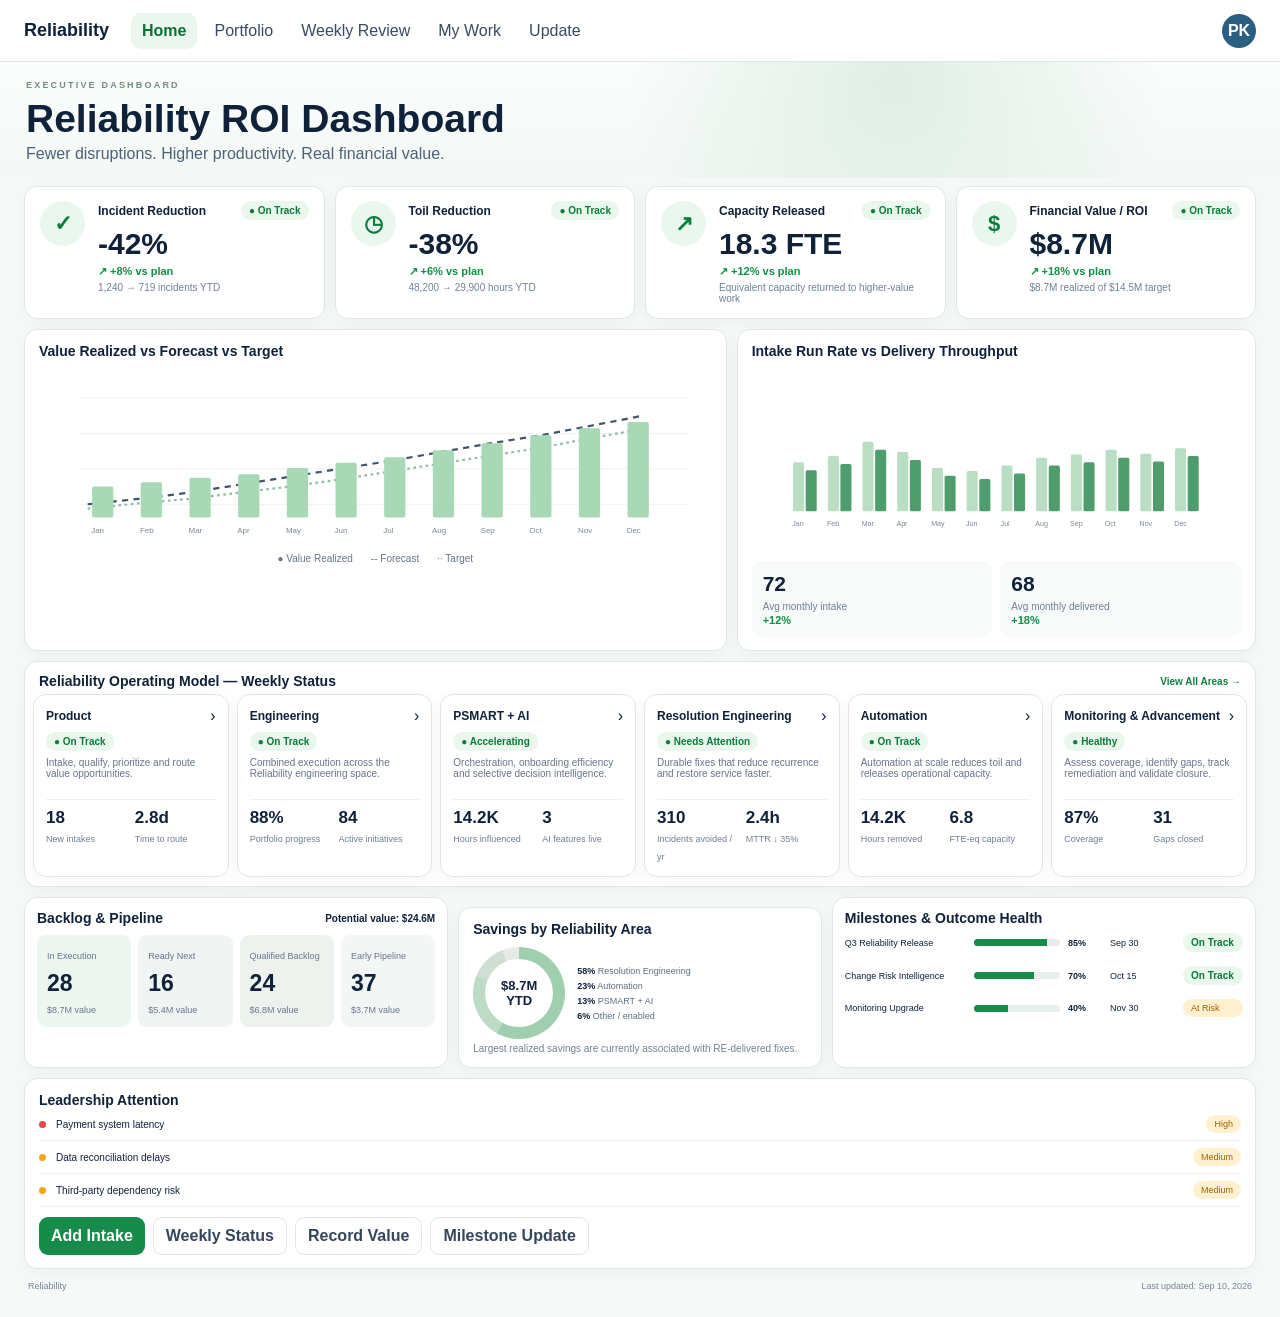
==== commit 956273ef: "Correct RE weekly status outcomes and finalize executive dashboard" ====
--- a/reliability-v3/index.html
+++ b/reliability-v3/index.html
@@ -1 +1 @@
-<!doctype html><html lang='en'><head><meta charset='utf-8'><meta name='viewport' content='width=device-width,initial-scale=1'><title>Reliability ROI Dashboard</title><style>:root{--ink:#10213a;--mut:#68768a;--line:#dfe8e3;--bg:#f5f8f6;--g:#2f9a59;--g2:#eaf6ed;--g3:#cfe5d5;--gray:#cfd6d2;--amber:#e9a23b;--red:#d94b4b}*{box-sizing:border-box}body{margin:0;background:var(--bg);color:var(--ink);font-family:Inter,-apple-system,BlinkMacSystemFont,'Segoe UI',Arial,sans-serif}button,input,select,textarea{font:inherit}.top{height:62px;background:#fff;border-bottom:1px solid var(--line);display:flex;align-items:center;gap:22px;padding:0 24px;position:sticky;top:0;z-index:20}.brand{font-weight:850;font-size:18px;white-space:nowrap}.nav{display:flex;gap:6px;flex:1;overflow:auto}.nav button{border:0;background:transparent;padding:9px 11px;border-radius:10px;color:#34465d;white-space:nowrap;cursor:pointer}.nav button.on,.nav button:hover{background:var(--g2);color:#19713c;font-weight:800}.tools{display:flex;gap:8px;align-items:center}.chip{border:1px solid var(--line);background:#fafcfb;border-radius:10px;padding:8px 10px;font-size:12px;color:#536174}.avatar{width:34px;height:34px;border-radius:50%;background:#285f7d;color:#fff;display:grid;place-items:center;font-weight:800}.page{display:none}.page.on{display:block}.hero{padding:22px 28px 18px;background:linear-gradient(180deg,#fff,#f3f8f5)}.eye{font-size:10px;letter-spacing:2.2px;color:#7b9488;font-weight:800}.hero h1{font-size:38px;margin:7px 0 4px}.hero p{margin:0;color:#53657b}.wrap{max-width:1680px;margin:auto;padding:0 24px 28px}.grid4,.grid6,.grid3,.grid2{display:grid;gap:10px}.grid4{grid-template-columns:repeat(4,1fr)}.grid6{grid-template-columns:repeat(6,1fr)}.grid3{grid-template-columns:1.05fr .92fr 1.03fr}.grid2{grid-template-columns:1.18fr .82fr}.card{background:#fff;border:1px solid var(--line);border-radius:14px;box-shadow:0 5px 18px rgba(26,62,42,.04)}.kpi{padding:14px;cursor:pointer}.kpi:hover,.area:hover,.linkrow:hover{border-color:#b7d3bf}.khead{display:flex;justify-content:space-between;gap:8px;font-size:12px;font-weight:800}.status{font-size:10px;padding:4px 8px;border-radius:999px;background:var(--g2);color:#176d3a}.kval{font-size:31px;font-weight:900;margin:8px 0 3px}.delta{font-size:11px;color:#168140;font-weight:800}.sub{font-size:10px;color:#718095;margin-top:5px}.section{margin-top:10px;padding:13px 14px}.title{font-size:14px;font-weight:850}.chart{height:210px;margin-top:8px}.chart svg{width:100%;height:100%}.sidebox{background:#f7faf8;border-radius:10px;padding:11px;margin-top:8px}.sidebox b{display:block;font-size:18px}.sidebox span{font-size:10px;color:#69798d}.savingsbox{display:grid;grid-template-columns:112px 1fr;gap:12px;align-items:center}.ring{width:96px;height:96px;border-radius:50%;background:conic-gradient(#79b88e 0 58%,#a6c8af 58% 81%,#c8d8cc 81% 94%,#e1e5e2 94% 100%);position:relative;margin:auto}.ring:after{content:'$8.7M\A YTD';white-space:pre;position:absolute;inset:14px;border-radius:50%;background:#fff;display:grid;place-items:center;text-align:center;font-weight:850;font-size:13px}.legend{display:grid;gap:7px;font-size:10px}.leg{display:flex;justify-content:space-between;gap:8px}.leg span:first-child{color:#56677a}.ophead{padding:11px 14px 4px;display:flex;justify-content:space-between}.view{color:#198045;font-size:10px;font-weight:800;cursor:pointer}.area{padding:12px;cursor:pointer;min-height:138px}.areaTop{display:flex;justify-content:space-between;gap:8px}.areaName{font-size:12px;font-weight:850}.areaDesc{font-size:10px;color:#66778c;min-height:30px;margin:8px 0}.ametrics{display:grid;grid-template-columns:1fr 1fr;gap:8px;border-top:1px solid #edf1ee;padding-top:8px}.ametrics b{display:block;font-size:16px}.ametrics span{font-size:9px;color:#6a7a8d}.pipe{padding:12px}.pipeGrid{display:grid;grid-template-columns:repeat(4,1fr);gap:7px;margin-top:9px}.pipeBox{border-radius:9px;padding:10px;background:#edf7ef}.pipeBox:nth-child(2){background:#f1f5f2}.pipeBox:nth-child(3){background:#f4f2f0}.pipeBox:nth-child(4){background:#f1f3f3}.pipeBox b{display:block;font-size:22px;margin:6px 0}.pipeBox span{font-size:9px;color:#5f6f82}.row{display:grid;grid-template-columns:10px 1fr auto;gap:8px;align-items:center;padding:7px 0;border-bottom:1px solid #edf1ee;font-size:10px}.dot{width:7px;height:7px;border-radius:50%;background:var(--g)}.dot.a{background:var(--amber)}.dot.r{background:var(--red)}.sev{font-size:9px;border-radius:999px;padding:4px 8px;background:#fff0cf;color:#996000}.sev.high{background:#ffe7e7;color:#a22}.mrow{display:grid;grid-template-columns:1.5fr 1fr 40px 66px;gap:8px;align-items:center;padding:7px 0;font-size:9px}.prog{height:7px;border-radius:99px;background:#e7ece8;overflow:hidden}.prog i{display:block;height:100%;background:var(--g)}.quick{display:flex;gap:8px;flex-wrap:wrap;margin:12px 0}.btn{border:0;border-radius:9px;background:var(--g);color:#fff;padding:9px 12px;font-weight:800;cursor:pointer}.btn.sec{background:#fff;color:#34465d;border:1px solid var(--line)}.detailHero{padding:24px 28px 18px;background:linear-gradient(180deg,#fff,#f5faf7)}.detailHero h1{margin:6px 0;font-size:32px}.detailHero p{margin:0;color:#66748a}.crumb{font-size:10px;color:#8793a1}.detailMain{padding:0 24px 28px;max-width:1500px;margin:auto}.tree{display:grid;grid-template-columns:repeat(3,1fr);gap:12px;margin-top:12px}.treeCard{padding:16px}.child{border:1px solid var(--line);border-radius:9px;padding:9px;background:#fafcfb;display:flex;justify-content:space-between;cursor:pointer;font-size:12px;margin-top:7px}.simpleKpis{display:grid;grid-template-columns:repeat(4,1fr);gap:10px;margin-top:12px}.simple{padding:14px}.simple b{display:block;font-size:25px;margin:5px 0}.simple span{font-size:10px;color:#6c7b8d}.formtabs{display:flex;gap:8px;flex-wrap:wrap;margin:14px 0}.formtabs button{border:1px solid var(--line);background:#fff;border-radius:999px;padding:8px 11px;cursor:pointer}.formtabs button.on{background:var(--g2);color:#176d3a;font-weight:800}.formgrid{display:grid;grid-template-columns:1fr 1fr;gap:12px}.field label{display:block;font-size:11px;color:#627184;margin-bottom:5px;font-weight:700}.field input,.field select,.field textarea{width:100%;border:1px solid #d7dfda;border-radius:9px;padding:10px;background:#fff}.field textarea{min-height:84px}.full{grid-column:1/-1}.hint{font-size:10px;color:#718095}.toast{position:fixed;right:18px;bottom:18px;background:#123b25;color:#fff;padding:11px 14px;border-radius:10px;display:none}.footer{padding:10px 24px 22px;font-size:9px;color:#7c8999}@media(max-width:1100px){.grid4{grid-template-columns:repeat(2,1fr)}.grid6{grid-template-columns:repeat(3,1fr)}.grid2,.grid3,.tree{grid-template-columns:1fr}}@media(max-width:700px){.grid4,.grid6,.formgrid,.simpleKpis{grid-template-columns:1fr}.tools{display:none}.top{padding:0 12px}.wrap{padding:0 10px 20px}.hero h1{font-size:29px}.savingsbox{grid-template-columns:1fr}}</style></head><body><header class='top'><div class='brand'>Reliability</div><nav class='nav' id='nav'></nav><div class='tools'><div class='chip'>⌕ Search...</div><div class='chip'>Year to Date (2026)</div><div class='avatar'>PK</div></div></header><div id='pages'></div><div class='toast' id='toast'>Saved in prototype</div><script>const NAV=[['home','Home'],['portfolio','Portfolio'],['weekly','Weekly Review'],['mywork','My Work'],['update','Update']];const A=[{id:'product',name:'Product',status:'On Track',desc:'Intake, qualify, prioritize and route value opportunities.',m1:'18',l1:'New intakes',m2:'2.8d',l2:'Time to route'},{id:'engineering',name:'Engineering',status:'On Track',desc:'Combined execution across the Reliability engineering space.',m1:'88%',l1:'Portfolio progress',m2:'84',l2:'Active initiatives'},{id:'psmart',name:'PSMART + AI',status:'Accelerating',desc:'Orchestration, onboarding efficiency and selective decision intelligence.',m1:'14.2K',l1:'Hours influenced',m2:'3',l2:'AI features live'},{id:'re',name:'Resolution Engineering',status:'Needs Attention',desc:'Durable fixes that reduce recurring incidents and operational effort.',m1:'310',l1:'Incidents avoided/yr',m2:'2.4h',l2:'MTTR'},{id:'automation',name:'Automation',status:'On Track',desc:'Automation at scale reduces toil and releases operational capacity.',m1:'14.2K',l1:'Hours removed',m2:'6.8',l2:'FTE-eq'},{id:'monitoring',name:'Monitoring & Advancement',status:'Healthy',desc:'Assess coverage, identify gaps, track remediation and validate closure.',m1:'87%',l1:'Coverage',m2:'31',l2:'Gaps closed'}];function areaCard(a){return `<div class='card area' onclick="go('${a.id}')"><div class='areaTop'><div class='areaName'>${a.name}</div><span class='status'>${a.status}</span></div><div class='areaDesc'>${a.desc}</div><div class='ametrics'><div><b>${a.m1}</b><span>${a.l1}</span></div><div><b>${a.m2}</b><span>${a.l2}</span></div></div></div>`}function home(){return `<section class='page' id='home'><div class='hero'><div class='eye'>EXECUTIVE DASHBOARD</div><h1>Reliability ROI Dashboard</h1><p>Fewer disruptions. Higher productivity. Real financial value.</p></div><main class='wrap'><div class='quick'><button class='btn' onclick="go('update');setTab('intake')">+ Add Intake</button><button class='btn sec' onclick="go('update');setTab('weeklyform')">Update Weekly Status</button><button class='btn sec' onclick="go('update');setTab('valueform')">Record Value</button><button class='btn sec' onclick="go('update');setTab('milestoneform')">Update Milestone</button></div><div class='grid4'><div class='card kpi' onclick="go('weekly')"><div class='khead'><span>Incident Reduction</span><span class='status'>On Track</span></div><div class='kval'>-42%</div><div class='delta'>↗ +8% vs plan</div><div class='sub'>1,240 → 719 incidents YTD</div></div><div class='card kpi' onclick="go('automation')"><div class='khead'><span>Toil Reduction</span><span class='status'>On Track</span></div><div class='kval'>-38%</div><div class='delta'>↗ +6% vs plan</div><div class='sub'>48,200 → 29,900 hours YTD</div></div><div class='card kpi' onclick="go('automation')"><div class='khead'><span>Capacity Released</span><span class='status'>Ahead</span></div><div class='kval'>18.3 FTE</div><div class='delta'>↗ +12% vs plan</div><div class='sub'>Equivalent capacity returned to higher-value work</div></div><div class='card kpi' onclick="go('portfolio')"><div class='khead'><span>Financial Value / ROI</span><span class='status'>On Track</span></div><div class='kval'>$8.7M</div><div class='delta'>↗ +18% vs plan</div><div class='sub'>$8.7M realized of $14.5M target</div></div></div><div class='grid2'><div class='card section'><div class='title'>Value Realized vs Forecast vs Target</div><div class='chart'><svg viewBox='0 0 760 200'><g stroke='#edf1ee'><line x1='40' y1='30' x2='735' y2='30'/><line x1='40' y1='70' x2='735' y2='70'/><line x1='40' y1='110' x2='735' y2='110'/><line x1='40' y1='150' x2='735' y2='150'/></g><polyline points='45,150 105,143 165,136 225,127 285,118 345,108 405,97 465,86 525,75 585,64 645,52 705,40' fill='none' stroke='#3c5d53' stroke-width='3' stroke-dasharray='7 6'/><polyline points='45,157 105,151 165,145 225,138 285,130 345,121 405,112 465,103 525,94 585,84 645,74 705,64' fill='none' stroke='#74b58b' stroke-width='3'/><polyline points='45,160 105,154 165,149 225,143 285,137 345,130 405,123 465,116 525,109 585,101 645,94 705,86' fill='none' stroke='#a5c9b0' stroke-width='3'/></svg></div><div class='hint'>Click Financial Value / ROI to drill into portfolio.</div></div><div class='card section'><div class='title'>Intake Run Rate vs Delivery Throughput</div><div class='chart'><svg viewBox='0 0 520 200'><g fill='#b7ddc2'><rect x='30' y='92' width='18' height='78'/><rect x='70' y='76' width='18' height='94'/><rect x='110' y='54' width='18' height='116'/><rect x='150' y='66' width='18' height='104'/><rect x='190' y='105' width='18' height='65'/><rect x='230' y='112' width='18' height='58'/><rect x='270' y='96' width='18' height='74'/><rect x='310' y='82' width='18' height='88'/><rect x='350' y='76' width='18' height='94'/><rect x='390' y='70' width='18' height='100'/><rect x='430' y='62' width='18' height='108'/><rect x='470' y='58' width='18' height='112'/></g><g fill='#73a988'><rect x='49' y='110' width='18' height='60'/><rect x='89' y='94' width='18' height='76'/><rect x='129' y='78' width='18' height='92'/><rect x='169' y='82' width='18' height='88'/><rect x='209' y='118' width='18' height='52'/><rect x='249' y='120' width='18' height='50'/><rect x='289' y='104' width='18' height='66'/><rect x='329' y='92' width='18' height='78'/><rect x='369' y='88' width='18' height='82'/><rect x='409' y='82' width='18' height='88'/><rect x='449' y='78' width='18' height='92'/><rect x='489' y='74' width='18' height='96'/></g></svg></div><div class='sidebox'><b>72 intake / 68 delivered</b><span>Run rate is healthy but qualified backlog is still growing.</span></div></div></div><div class='grid2'><div class='card section'><div class='title'>Savings by Reliability Area</div><div class='savingsbox'><div class='ring' onclick="go('re')" style='cursor:pointer' title='Open Resolution Engineering'></div><div><div class='legend'><div class='leg linkrow' onclick="go('re')"><span>Resolution Engineering</span><b>58%</b></div><div class='leg linkrow' onclick="go('automation')"><span>Automation</span><b>23%</b></div><div class='leg linkrow' onclick="go('psmart')"><span>PSMART + AI</span><b>13%</b></div><div class='leg'><span>Other / enabled</span><b>6%</b></div></div><div class='sidebox'><b>RE is the largest source of realized savings.</b><span>Compact view for leadership readability.</span></div></div></div></div><div class='card section'><div class='title'>Executive Readout</div><div class='row linkrow' onclick="go('re')"><span class='dot'></span><span>Largest realized savings source</span><b>RE</b></div><div class='row linkrow' onclick="go('automation')"><span class='dot'></span><span>Strongest toil/capacity signal</span><b>Automation</b></div><div class='row linkrow' onclick="go('product')"><span class='dot a'></span><span>Demand pressure to watch</span><b>Product</b></div></div></div><div class='card' style='margin-top:10px'><div class='ophead'><div class='title'>Reliability Operating Model — Weekly Status</div><div class='view' onclick="go('portfolio')">View All Areas →</div></div><div class='grid6' style='padding:0 10px 10px'>${A.map(areaCard).join('')}</div></div><div class='grid3'><div class='card pipe'><div class='title'>Backlog & Pipeline</div><div class='pipeGrid'><div class='pipeBox linkrow' onclick="go('portfolio')"><span>In Execution</span><b>28</b><span>$8.7M value</span></div><div class='pipeBox linkrow' onclick="go('portfolio')"><span>Ready Next</span><b>16</b><span>$5.4M value</span></div><div class='pipeBox linkrow' onclick="go('product')"><span>Qualified Backlog</span><b>24</b><span>$6.8M value</span></div><div class='pipeBox linkrow' onclick="go('product')"><span>Early Pipeline</span><b>37</b><span>$3.7M value</span></div></div></div><div class='card section'><div class='title'>Leadership Attention</div><div class='row'><span class='dot r'></span><span>High-value blocked work</span><span class='sev high'>$1.1M</span></div><div class='row'><span class='dot a'></span><span>Items aging >45 days</span><span class='sev'>7</span></div><div class='row'><span class='dot a'></span><span>Leadership decisions required</span><span class='sev'>3</span></div></div><div class='card section'><div class='title'>Milestones & Outcome Health</div><div class='mrow linkrow' onclick="go('update');setTab('milestoneform')"><span>Q3 Reliability Release</span><div class='prog'><i style='width:85%'></i></div><b>85%</b><span>Sep 30</span></div><div class='mrow linkrow' onclick="go('update');setTab('milestoneform')"><span>Change Risk Intelligence</span><div class='prog'><i style='width:70%'></i></div><b>70%</b><span>Oct 15</span></div><div class='mrow linkrow' onclick="go('update');setTab('milestoneform')"><span>Year-End Value Target</span><div class='prog'><i style='width:60%'></i></div><b>60%</b><span>Dec 31</span></div></div></div></main></section>`}function detail(id,title,crumb,desc,k1='42',k2='$1.8M'){return `<section class='page' id='${id}'><div class='detailHero'><div class='crumb'>${crumb}</div><h1>${title}</h1><p>${desc}</p></div><main class='detailMain'><div class='simpleKpis'><div class='card simple'><span>Status</span><b>On Track</b><span>Improving WoW</span></div><div class='card simple'><span>Active Work</span><b>${k1}</b><span>Current portfolio</span></div><div class='card simple'><span>Realized Value</span><b>${k2}</b><span>Validated YTD</span></div><div class='card simple'><span>Leadership Attention</span><b>2</b><span>Open dependencies</span></div></div><div class='quick'><button class='btn' onclick="go('update');setTab('weeklyform')">Update Weekly Status</button><button class='btn sec' onclick="go('update');setTab('valueform')">Record Value</button></div></main></section>`}function portfolio(){return `<section class='page' id='portfolio'><div class='detailHero'><div class='crumb'>Reliability</div><h1>Portfolio</h1><p>Engineering, Product, and Monitoring & Advancement with drill-through to their operating areas.</p></div><main class='detailMain'><div class='tree'><div class='card treeCard'><b>Engineering</b><div class='child' onclick="go('engineering')">Engineering Overview <span>›</span></div><div class='child' onclick="go('psmart')">PSMART + AI / Analytics <span>›</span></div><div class='child' onclick="go('re')">Resolution Engineering <span>›</span></div><div class='child' onclick="go('automation')">Automation Office <span>›</span></div></div><div class='card treeCard'><b>Product</b><div class='child' onclick="go('product')">Product Overview <span>›</span></div><div class='child' onclick="go('update');setTab('intake')">Add Intake <span>›</span></div><div class='child'>Prioritization <span>›</span></div><div class='child'>Value Pipeline <span>›</span></div></div><div class='card treeCard'><b>Monitoring & Advancement</b><div class='child' onclick="go('monitoring')">Monitoring Overview <span>›</span></div><div class='child'>Coverage / Readiness <span>›</span></div><div class='child'>Gap Tracking <span>›</span></div><div class='child'>Validation <span>›</span></div></div></div></main></section>`}function update(){return `<section class='page' id='update'><div class='detailHero'><div class='crumb'>Reliability</div><h1>Update Center</h1><p>Capture source data once and correlate it through Intake ID and Initiative ID.</p></div><main class='detailMain'><div class='formtabs'><button id='tab-intake' onclick="setTab('intake')">Intake</button><button id='tab-weeklyform' onclick="setTab('weeklyform')">Weekly Status</button><button id='tab-valueform' onclick="setTab('valueform')">Value Realization</button><button id='tab-milestoneform' onclick="setTab('milestoneform')">Milestone</button></div><div id='formarea'></div></main></section>`}const forms={intake:`<div class='card section'><div class='title'>New Reliability Intake</div><form class='formgrid' onsubmit='saveForm(event,"Intake")'><div class='field'><label>Intake ID</label><input name='intakeId' value='INT-1042'></div><div class='field'><label>Source Tower</label><input name='tower' placeholder='Domain / Unit / Tower'></div><div class='field full'><label>Problem / Opportunity</label><textarea name='problem'></textarea></div><div class='field'><label>Expected Outcome Type</label><select><option>Incident Reduction</option><option>Toil Reduction</option><option>Capacity Benefit</option><option>Financial Value</option><option>Risk Reduction</option><option>Decision Enablement</option></select></div><div class='field'><label>Expected Benefit</label><input placeholder='e.g. 5 tickets/month or 20 hours/week'></div><div class='field'><label>Target Reliability Area</label><select><option>Product to qualify</option><option>Resolution Engineering</option><option>Automation</option><option>PSMART + AI</option><option>Monitoring & Advancement</option></select></div><div class='field'><label>Expected Annual Value</label><input placeholder='$'></div><div class='full'><button class='btn'>Save Intake</button></div></form></div>`,weeklyform:`<div class='card section'><div class='title'>Weekly Status Update</div><form class='formgrid' onsubmit='saveForm(event,"Weekly Status")'><div class='field'><label>Initiative ID</label><input value='RE-101'></div><div class='field'><label>Intake ID</label><input value='INT-1042'></div><div class='field'><label>Reliability Area</label><select><option>Resolution Engineering</option><option>Automation</option><option>PSMART + AI</option><option>Monitoring & Advancement</option><option>Product</option></select></div><div class='field'><label>Status</label><select><option>Green</option><option>Amber</option><option>Red</option></select></div><div class='field'><label>Progress %</label><input type='number' value='72'></div><div class='field'><label>Trend</label><select><option>Improving</option><option>Stable</option><option>Deteriorating</option></select></div><div class='field full'><label>What changed this week?</label><textarea></textarea></div><div class='field full'><label>Blocker / Leadership Help</label><textarea></textarea></div><div class='full'><button class='btn'>Save Weekly Status</button></div></form></div>`,valueform:`<div class='card section'><div class='title'>Value Realization</div><form class='formgrid' onsubmit='saveForm(event,"Value")'><div class='field'><label>Initiative ID</label><input value='RE-101'></div><div class='field'><label>Intake ID</label><input value='INT-1042'></div><div class='field'><label>Outcome Type</label><select><option>Incident Reduction</option><option>Toil Reduction</option><option>Capacity Benefit</option><option>Financial Value</option></select></div><div class='field'><label>Validation Status</label><select><option>Forecast</option><option>Validated</option><option>Realized</option></select></div><div class='field'><label>Baseline</label><input placeholder='Before implementation'></div><div class='field'><label>Current / Actual</label><input placeholder='After implementation'></div><div class='field'><label>Realized Value</label><input placeholder='$'></div><div class='field'><label>Annualized Impact</label><input placeholder='tickets/yr, hours/yr, FTE-eq'></div><div class='full'><button class='btn'>Save Value</button></div></form></div>`,milestoneform:`<div class='card section'><div class='title'>Milestone Update</div><form class='formgrid' onsubmit='saveForm(event,"Milestone")'><div class='field'><label>Milestone ID</label><input value='MS-2026-07'></div><div class='field'><label>Initiative ID</label><input value='RE-101'></div><div class='field'><label>Milestone</label><input placeholder='Milestone name'></div><div class='field'><label>Target Date</label><input type='date'></div><div class='field'><label>Progress %</label><input type='number' value='70'></div><div class='field'><label>RAG</label><select><option>Green</option><option>Amber</option><option>Red</option></select></div><div class='field full'><label>Risk / Dependency</label><textarea></textarea></div><div class='full'><button class='btn'>Save Milestone</button></div></form></div>`};document.getElementById('pages').innerHTML=home()+portfolio()+detail('engineering','Engineering Portfolio','Portfolio › Engineering','Combined execution across PSMART + AI, Resolution Engineering and Automation Office.','84','$3.6M')+detail('psmart','PSMART + AI / Analytics','Portfolio › Engineering › PSMART + AI','Orchestration, onboarding efficiency and selective decision intelligence.','24','$0.7M')+detail('re','Resolution Engineering','Portfolio › Engineering › Resolution Engineering','Durable engineering fixes focused first on incident reduction and MTTR improvement.','42','$1.8M')+detail('automation','Automation Office','Portfolio › Engineering › Automation','Automation that removes toil and releases operational capacity.','18','$0.9M')+detail('product','Product Front Door','Portfolio › Product','Intake, qualification, prioritization, routing and value-hypothesis management.','18','$6.3M pipeline')+detail('monitoring','Monitoring & Advancement','Portfolio › Monitoring & Advancement','Assess coverage, identify gaps, coordinate remediation and validate closure.','46','Enabled')+detail('weekly','Weekly Review','Reliability','Cross-portfolio weekly movement, blockers and leadership asks.','12','7/9 on track')+detail('mywork','My Work','Reliability','Owned initiatives and updates due.','8','3 updates due')+update();document.getElementById('nav').innerHTML=NAV.map(([id,n])=>`<button data-id='${id}' onclick="go('${id}')">${n}</button>`).join('');function go(id){document.querySelectorAll('.page').forEach(p=>p.classList.remove('on'));(document.getElementById(id)||document.getElementById('home')).classList.add('on');document.querySelectorAll('.nav button').forEach(b=>b.classList.toggle('on',b.dataset.id===id||(['engineering','psmart','re','automation','product','monitoring'].includes(id)&&b.dataset.id==='portfolio')));location.hash=id;window.scrollTo({top:0,behavior:'smooth'})}function setTab(id){document.querySelectorAll('.formtabs button').forEach(b=>b.classList.remove('on'));const b=document.getElementById('tab-'+id);if(b)b.classList.add('on');document.getElementById('formarea').innerHTML=forms[id]||forms.intake}function saveForm(e,type){e.preventDefault();const key='reliabilityPrototypeData';const arr=JSON.parse(localStorage.getItem(key)||'[]');arr.push({type,ts:new Date().toISOString()});localStorage.setItem(key,JSON.stringify(arr));const t=document.getElementById('toast');t.textContent=type+' saved in prototype';t.style.display='block';setTimeout(()=>t.style.display='none',1800)}go((location.hash||'#home').slice(1));setTab('intake');</script><div class='footer'>Reliability • Executive prototype • Mock data • SharePoint + Azure DevOps ready</div></body></html>+<!doctype html><html lang="en"><head><meta charset="utf-8"><meta name="viewport" content="width=device-width,initial-scale=1"><title>Reliability ROI Dashboard</title><style>:root{--ink:#10213a;--mut:#66758a;--line:#e0e8e3;--bg:#f5f9f7;--g:#178b49;--g2:#eaf6ee;--lg:#a8d6b5;--gray:#cfd8d2;--amber:#f3a51d;--red:#e5484d}*{box-sizing:border-box}body{margin:0;font-family:Inter,-apple-system,BlinkMacSystemFont,"Segoe UI",Arial,sans-serif;background:var(--bg);color:var(--ink)}button,input,select,textarea{font:inherit}.top{height:62px;background:#fff;border-bottom:1px solid var(--line);display:flex;align-items:center;padding:0 24px;gap:22px;position:sticky;top:0;z-index:30}.brand{font-weight:850;font-size:18px;white-space:nowrap}.nav{display:flex;gap:6px;flex:1;overflow:auto}.nav button{border:0;background:transparent;padding:9px 11px;border-radius:10px;color:#394b62;cursor:pointer;white-space:nowrap}.nav button.on,.nav button:hover{background:var(--g2);color:#0b7136;font-weight:800}.avatar{width:34px;height:34px;border-radius:50%;background:#2b5f82;color:#fff;display:grid;place-items:center;font-weight:800}.sub{display:none;position:sticky;top:62px;z-index:20;background:#fff;border-bottom:1px solid var(--line);padding:8px 24px;gap:8px}.sub.show{display:flex}.sub button{border:1px solid var(--line);background:#fff;border-radius:999px;padding:7px 11px;cursor:pointer}.page{display:none}.page.on{display:block}.hero{padding:18px 26px 15px;background:radial-gradient(circle at 70% 20%,#dfeee4,transparent 30%),linear-gradient(180deg,#fbfdfc,#f3f8f5)}.eye{font-size:9px;letter-spacing:2.2px;color:#708f7e;font-weight:850}.hero h1{font-size:39px;margin:7px 0 4px}.hero p{margin:0;color:#4f6177}.wrap{padding:0 24px 26px;max-width:1680px;margin:auto}.grid4{display:grid;grid-template-columns:repeat(4,1fr);gap:10px}.grid6{display:grid;grid-template-columns:repeat(6,1fr);gap:8px}.grid3{display:grid;grid-template-columns:1.05fr .9fr 1.05fr;gap:10px}.grid2{display:grid;grid-template-columns:1.15fr .85fr;gap:10px}.card{background:#fff;border:1px solid var(--line);border-radius:13px;box-shadow:0 4px 18px rgba(20,55,38,.04)}.kpi{padding:14px 15px;min-height:102px;display:grid;grid-template-columns:48px 1fr;gap:10px;cursor:pointer}.ico{width:45px;height:45px;border-radius:50%;background:#eaf7ee;display:grid;place-items:center;color:#0b7e3d;font-size:22px;font-weight:900}.khead{display:flex;justify-content:space-between;align-items:center;font-size:12px;font-weight:850}.pill{font-size:10px;padding:4px 8px;border-radius:999px;background:#e9f7ed;color:#0a7b39;font-weight:800}.kval{font-size:30px;font-weight:900;margin:7px 0 4px}.delta{font-size:11px;color:#0d9145;font-weight:800}.subline{font-size:10px;color:#738196;margin-top:4px}.section{margin-top:10px;padding:13px 14px}.title{font-size:14px;font-weight:850;display:flex;align-items:center;gap:8px}.chart{height:186px;position:relative;margin-top:8px}.chart svg{width:100%;height:100%}.legend{font-size:10px;color:#68768a;display:flex;justify-content:center;gap:18px}.side{display:grid;grid-template-columns:1fr 1fr;gap:8px;margin-top:8px}.sidebox{background:#f7faf8;border-radius:10px;padding:11px}.sidebox b{font-size:21px;display:block}.sidebox span{font-size:10px;color:#718095}.ophead{padding:11px 14px 5px;display:flex;justify-content:space-between;align-items:center}.link{color:#0b8240;font-size:10px;font-weight:800;cursor:pointer}.area{padding:12px;min-height:148px;cursor:pointer;transition:.15s}.area:hover{transform:translateY(-2px);border-color:#b8d8c2}.areaTop{display:flex;justify-content:space-between;align-items:center}.areaName{font-size:12px;font-weight:850}.areaDesc{font-size:10px;color:#66758a;min-height:34px;margin:8px 0}.ametrics{display:grid;grid-template-columns:1fr 1fr;gap:8px;border-top:1px solid #eef2ef;padding-top:8px}.ametrics b{display:block;font-size:17px}.ametrics span{font-size:9px;color:#6f7f91}.pipe{padding:12px}.pipeGrid{display:grid;grid-template-columns:repeat(4,1fr);gap:7px;margin-top:9px}.pipeBox{border-radius:9px;padding:10px;background:#edf7ef;cursor:pointer}.pipeBox:nth-child(2){background:#f0f4f2}.pipeBox:nth-child(3){background:#eef2ef}.pipeBox:nth-child(4){background:#f4f6f5}.pipeBox b{display:block;font-size:23px;margin:7px 0 2px}.pipeBox span{font-size:9px;color:#66758a}.row{display:grid;grid-template-columns:9px 1fr auto;gap:8px;align-items:center;padding:7px 0;border-bottom:1px solid #edf1ee;font-size:10px}.row:last-child{border-bottom:0}.dot{width:7px;height:7px;border-radius:50%;background:var(--amber)}.dot.red{background:var(--red)}.sev{padding:4px 8px;border-radius:999px;background:#fff0cf;color:#9d6200;font-size:9px}.mile{padding:12px}.mrow{display:grid;grid-template-columns:1.4fr 1fr 34px 65px 60px;gap:8px;align-items:center;padding:7px 0;font-size:9px}.prog{height:7px;border-radius:99px;background:#e8eeea;overflow:hidden}.prog i{display:block;height:100%;background:var(--g)}.ringWrap{display:flex;gap:12px;align-items:center;margin-top:10px}.ring{width:92px;height:92px;border-radius:50%;background:conic-gradient(#9fcfae 0 58%,#bddbc5 58% 81%,#d0ded4 81% 94%,#e6ebe8 94% 100%);position:relative;cursor:pointer}.ring:after{content:"$8.7M\A YTD";white-space:pre;position:absolute;inset:12px;border-radius:50%;background:#fff;display:grid;place-items:center;text-align:center;font-weight:850;font-size:13px}.ringLegend{display:grid;gap:5px;font-size:9px;color:#5d6d7f}.ringLegend b{color:#10213a}.cta{margin-top:10px;display:flex;gap:8px;flex-wrap:wrap}.btn{border:0;border-radius:9px;background:var(--g);color:#fff;padding:9px 12px;font-weight:800;cursor:pointer}.btn.sec{background:#fff;color:#34465e;border:1px solid var(--line)}.detailHero{padding:26px 28px 18px;background:linear-gradient(180deg,#fff,#f5faf7)}.crumb{font-size:10px;color:#8693a0}.detailHero h1{font-size:32px;margin:6px 0}.detailHero p{margin:0;color:#66758a}.detailMain{padding:0 24px 28px;max-width:1500px;margin:auto}.simpleKpis{display:grid;grid-template-columns:repeat(4,1fr);gap:10px;margin-top:12px}.simple{padding:14px}.simple b{font-size:25px;display:block;margin:5px 0}.simple span{font-size:10px;color:#6e7d8e}.tree{display:grid;grid-template-columns:repeat(3,1fr);gap:12px;margin-top:12px}.treeCard{padding:16px}.children{display:grid;gap:7px;margin-top:12px}.child{border:1px solid var(--line);border-radius:9px;padding:9px;background:#fafcfb;display:flex;justify-content:space-between;cursor:pointer;font-size:12px}.forms{display:grid;grid-template-columns:repeat(4,1fr);gap:10px;margin-top:12px}.formCard{padding:15px;cursor:pointer}.formCard b{display:block;margin-bottom:6px}.formCard span{font-size:11px;color:#66758a}.formWrap{max-width:980px;margin:14px auto}.form{padding:18px}.formgrid{display:grid;grid-template-columns:1fr 1fr;gap:12px}.field label{display:block;font-size:11px;font-weight:750;color:#5e6e80;margin-bottom:5px}.field input,.field select,.field textarea{width:100%;border:1px solid #d6ded9;border-radius:9px;padding:10px;background:#fff}.field textarea{min-height:85px}.full{grid-column:1/-1}.foot{display:flex;justify-content:space-between;padding:12px 4px 0;color:#758497;font-size:9px}@media(max-width:1100px){.grid4{grid-template-columns:repeat(2,1fr)}.grid6{grid-template-columns:repeat(3,1fr)}.grid2,.grid3,.tree,.forms{grid-template-columns:1fr}}@media(max-width:700px){.grid4,.grid6,.simpleKpis,.formgrid{grid-template-columns:1fr}.top{padding:0 12px}.wrap{padding:0 10px 20px}.hero h1{font-size:29px}}</style></head><body><header class="top"><div class="brand">Reliability</div><nav class="nav" id="nav"></nav><div class="avatar">PK</div></header><div class="sub" id="sub"></div><div id="pages"></div><script>const NAV=[['home','Home'],['portfolio','Portfolio'],['weekly','Weekly Review'],['mywork','My Work'],['update','Update']];const areas=[{id:'product',name:'Product',status:'On Track',desc:'Intake, qualify, prioritize and route value opportunities.',m1:'18',l1:'New intakes',m2:'2.8d',l2:'Time to route'},{id:'engineering',name:'Engineering',status:'On Track',desc:'Combined execution across the Reliability engineering space.',m1:'88%',l1:'Portfolio progress',m2:'84',l2:'Active initiatives'},{id:'psmart',name:'PSMART + AI',status:'Accelerating',desc:'Orchestration, onboarding efficiency and selective decision intelligence.',m1:'14.2K',l1:'Hours influenced',m2:'3',l2:'AI features live'},{id:'re',name:'Resolution Engineering',status:'Needs Attention',desc:'Durable fixes that reduce recurrence and restore service faster.',m1:'310',l1:'Incidents avoided / yr',m2:'2.4h',l2:'MTTR ↓ 35%'},{id:'automation',name:'Automation',status:'On Track',desc:'Automation at scale reduces toil and releases operational capacity.',m1:'14.2K',l1:'Hours removed',m2:'6.8',l2:'FTE-eq capacity'},{id:'monitoring',name:'Monitoring & Advancement',status:'Healthy',desc:'Assess coverage, identify gaps, track remediation and validate closure.',m1:'87%',l1:'Coverage',m2:'31',l2:'Gaps closed'}];function home(){return `<section class='page' id='home'><div class='hero'><div class='eye'>EXECUTIVE DASHBOARD</div><h1>Reliability ROI Dashboard</h1><p>Fewer disruptions. Higher productivity. Real financial value.</p></div><main class='wrap'><div class='grid4' style='margin-top:8px'>${kpi('✓','Incident Reduction','-42%','+8% vs plan','1,240 → 719 incidents YTD','weekly')}${kpi('◷','Toil Reduction','-38%','+6% vs plan','48,200 → 29,900 hours YTD','portfolio')}${kpi('↗','Capacity Released','18.3 FTE','+12% vs plan','Equivalent capacity returned to higher-value work','portfolio')}${kpi('$','Financial Value / ROI','$8.7M','+18% vs plan','$8.7M realized of $14.5M target','value')}</div><div class='grid2'><div class='card section'><div class='title'>Value Realized vs Forecast vs Target</div><div class='chart'><svg viewBox='0 0 760 190'><g stroke='#edf1ee'><line x1='45' y1='25' x2='735' y2='25'/><line x1='45' y1='65' x2='735' y2='65'/><line x1='45' y1='105' x2='735' y2='105'/><line x1='45' y1='145' x2='735' y2='145'/></g><polyline points='55,145 112,139 169,132 226,123 283,114 340,105 397,96 454,86 511,76 568,67 625,56 682,45' fill='none' stroke='#40546a' stroke-width='2.5' stroke-dasharray='7 6'/><polyline points='55,150 112,144 169,139 226,132 283,125 340,117 397,108 454,99 511,90 568,81 625,70 682,60' fill='none' stroke='#8ebea0' stroke-width='2.5' stroke-dasharray='3 4'/><g fill='#a9d8b6'>${[35,40,45,49,56,62,68,76,84,93,101,108].map((h,i)=>`<rect x='${60+i*55}' y='${160-h}' width='24' height='${h}' rx='2'/>`).join('')}</g><g font-size='9' fill='#7a8797'>${['Jan','Feb','Mar','Apr','May','Jun','Jul','Aug','Sep','Oct','Nov','Dec'].map((m,i)=>`<text x='${59+i*55}' y='178'>${m}</text>`).join('')}</g></svg></div><div class='legend'><span>● Value Realized</span><span>-- Forecast</span><span>·· Target</span></div></div><div class='card section'><div class='title'>Intake Run Rate vs Delivery Throughput</div><div class='chart'><svg viewBox='0 0 620 190'>${[62,70,88,75,55,51,58,68,72,78,73,80].map((v,i)=>`<rect x='${52+i*44}' y='${160-v}' width='14' height='${v}' rx='2' fill='#b9dec3'/><rect x='${68+i*44}' y='${160-(v-10)}' width='14' height='${v-10}' rx='2' fill='#4f9c6d'/>`).join('')}<g font-size='9' fill='#7a8797'>${['Jan','Feb','Mar','Apr','May','Jun','Jul','Aug','Sep','Oct','Nov','Dec'].map((m,i)=>`<text x='${51+i*44}' y='178'>${m}</text>`).join('')}</g></svg></div><div class='side'><div class='sidebox'><b>72</b><span>Avg monthly intake</span><div class='delta'>+12%</div></div><div class='sidebox'><b>68</b><span>Avg monthly delivered</span><div class='delta'>+18%</div></div></div></div></div><div class='card' style='margin-top:10px'><div class='ophead'><div class='title'>Reliability Operating Model — Weekly Status</div><div class='link' onclick="go('portfolio')">View All Areas →</div></div><div class='grid6' style='padding:0 8px 9px'>${areas.map(a=>`<div class='card area' onclick="go('${a.id}')"><div class='areaTop'><span class='areaName'>${a.name}</span><span>›</span></div><div style='margin-top:6px'><span class='pill'>● ${a.status}</span></div><div class='areaDesc'>${a.desc}</div><div class='ametrics'><div><b>${a.m1}</b><span>${a.l1}</span></div><div><b>${a.m2}</b><span>${a.l2}</span></div></div></div>`).join('')}</div></div><div class='grid3' style='margin-top:10px'><div class='card pipe'><div class='title'>Backlog & Pipeline <span style='margin-left:auto;font-size:10px'>Potential value: <b>$24.6M</b></span></div><div class='pipeGrid'><div class='pipeBox' onclick="go('portfolio')"><span>In Execution</span><b>28</b><span>$8.7M value</span></div><div class='pipeBox' onclick="go('portfolio')"><span>Ready Next</span><b>16</b><span>$5.4M value</span></div><div class='pipeBox' onclick="go('portfolio')"><span>Qualified Backlog</span><b>24</b><span>$6.8M value</span></div><div class='pipeBox' onclick="go('portfolio')"><span>Early Pipeline</span><b>37</b><span>$3.7M value</span></div></div></div><div class='card section'><div class='title'>Savings by Reliability Area</div><div class='ringWrap'><div class='ring' onclick="go('re')"></div><div class='ringLegend'><span><b>58%</b> Resolution Engineering</span><span><b>23%</b> Automation</span><span><b>13%</b> PSMART + AI</span><span><b>6%</b> Other / enabled</span></div></div><div class='subline'>Largest realized savings are currently associated with RE-delivered fixes.</div></div><div class='card mile'><div class='title'>Milestones & Outcome Health</div><div class='mrow'><span>Q3 Reliability Release</span><div class='prog'><i style='width:85%'></i></div><b>85%</b><span>Sep 30</span><span class='pill'>On Track</span></div><div class='mrow'><span>Change Risk Intelligence</span><div class='prog'><i style='width:70%'></i></div><b>70%</b><span>Oct 15</span><span class='pill'>On Track</span></div><div class='mrow'><span>Monitoring Upgrade</span><div class='prog'><i style='width:40%'></i></div><b>40%</b><span>Nov 30</span><span class='sev'>At Risk</span></div></div></div><div class='card section'><div class='title'>Leadership Attention</div><div class='row'><i class='dot red'></i><span>Payment system latency</span><span class='sev'>High</span></div><div class='row'><i class='dot'></i><span>Data reconciliation delays</span><span class='sev'>Medium</span></div><div class='row'><i class='dot'></i><span>Third-party dependency risk</span><span class='sev'>Medium</span></div><div class='cta'><button class='btn' onclick="openForm('intake')">Add Intake</button><button class='btn sec' onclick="openForm('weekly')">Weekly Status</button><button class='btn sec' onclick="openForm('value')">Record Value</button><button class='btn sec' onclick="openForm('milestone')">Milestone Update</button></div></div><div class='foot'><span>Reliability</span><span>Last updated: Sep 10, 2026</span></div></main></section>`}function kpi(icon,label,val,delta,sub,id){return `<div class='card kpi' onclick="go('${id}')"><div class='ico'>${icon}</div><div><div class='khead'><span>${label}</span><span class='pill'>● On Track</span></div><div class='kval'>${val}</div><div class='delta'>↗ ${delta}</div><div class='subline'>${sub}</div></div></div>`}function detail(id,title,crumb,desc,items){return `<section class='page' id='${id}'><div class='detailHero'><div class='crumb'>${crumb}</div><h1>${title}</h1><p>${desc}</p></div><main class='detailMain'><div class='simpleKpis'>${items.map(x=>`<div class='card simple'><span>${x[0]}</span><b>${x[1]}</b><span>${x[2]}</span></div>`).join('')}</div></main></section>`}function portfolio(){return `<section class='page' id='portfolio'><div class='detailHero'><div class='crumb'>Reliability</div><h1>Portfolio</h1><p>Drill into Engineering, Product, and Monitoring & Advancement.</p></div><main class='detailMain'><div class='tree'><div class='card treeCard'><b>Engineering</b><div class='children'><div class='child' onclick="go('engineering')">Engineering Overview <span>›</span></div><div class='child' onclick="go('psmart')">PSMART + AI <span>›</span></div><div class='child' onclick="go('re')">Resolution Engineering <span>›</span></div><div class='child' onclick="go('automation')">Automation Office <span>›</span></div></div></div><div class='card treeCard'><b>Product</b><div class='children'><div class='child' onclick="go('product')">Product Overview <span>›</span></div><div class='child' onclick="openForm('intake')">Add Intake <span>›</span></div></div></div><div class='card treeCard'><b>Monitoring & Advancement</b><div class='children'><div class='child' onclick="go('monitoring')">Monitoring Overview <span>›</span></div><div class='child'>Coverage / Readiness <span>›</span></div><div class='child'>Gap Tracking <span>›</span></div><div class='child'>Validation <span>›</span></div></div></div></div></main></section>`}function updateCenter(){return `<section class='page' id='update'><div class='detailHero'><div class='crumb'>Reliability</div><h1>Update Center</h1><p>Capture the source data used by the ROI and portfolio views.</p></div><main class='detailMain'><div class='forms'><div class='card formCard' onclick="openForm('intake')"><b>Add Intake</b><span>Problem, tower, expected incidents/tickets/toil/business benefit.</span></div><div class='card formCard' onclick="openForm('weekly')"><b>Weekly Status</b><span>Progress, trend, blockers, next commitment and ADO linkage.</span></div><div class='card formCard' onclick="openForm('value')"><b>Record Value</b><span>Expected, validated and realized benefit tied to Initiative ID.</span></div><div class='card formCard' onclick="openForm('milestone')"><b>Milestone Update</b><span>Target, forecast, status, dependency and confidence.</span></div></div><div id='formHost'></div></main></section>`}function openForm(type){go('update');const defs={intake:['Add Intake','Intake ID','Operational Domain','Unit','Tower','Outcome Type','Expected Annual Benefit','Problem / Opportunity'],weekly:['Weekly Status','Initiative ID','Reliability Area','Status','Progress %','Trend','ADO Work Item ID','This Week / Next Week'],value:['Record Value','Initiative ID','Outcome Type','Expected Benefit','Validated Benefit','Realized Benefit','Validation Date','Evidence / Notes'],milestone:['Milestone Update','Milestone ID','Milestone Name','Target Date','Forecast Date','Status','Confidence','Dependency / Leadership Help']};const d=defs[type];document.getElementById('formHost').innerHTML=`<div class='formWrap'><div class='card form'><div class='title'>${d[0]}</div><div class='formgrid' style='margin-top:12px'>${d.slice(1).map((x,i)=>`<div class='field ${i===6?'full':''}'><label>${x}</label>${i===6?'<textarea></textarea>':'<input>'}</div>`).join('')}<div class='full'><button class='btn' onclick="this.textContent='Saved'">Save</button></div></div></div></div>`}document.getElementById('pages').innerHTML=home()+portfolio()+detail('engineering','Engineering Portfolio','Portfolio › Engineering','Combined execution across PSMART + AI, Resolution Engineering and Automation Office.',[['Active Initiatives','84','Current portfolio'],['Realized Value','$3.6M','Validated YTD'],['Forecast Value','$5.6M','Current forecast'],['Milestones','6 / 8','On track']])+detail('psmart','PSMART + AI / Analytics','Portfolio › Engineering › PSMART + AI','Orchestration, onboarding efficiency and selective decision intelligence.',[['Active Work','24','Current'],['Hours Influenced','14.2K','Annualized'],['Change Risk','Live','Decision support'],['Analytics Features','3','Live / pilot']])+detail('re','Resolution Engineering','Portfolio › Engineering › Resolution Engineering','Durable fixes that reduce recurring incidents and improve restoration speed.',[['Incidents Avoided / Yr','310','Primary outcome'],['MTTR','2.4h','↓ 35%'],['Active','42','Engineering work'],['Realized Value','$1.8M','Secondary value metric']])+detail('automation','Automation Office','Portfolio › Engineering › Automation','Automation that removes toil and releases operational capacity.',[['Hours Removed','14.2K','Annualized'],['Capacity Released','6.8 FTE-eq','Annualized'],['Production','14','Automations'],['Realized Value','$0.9M','Validated']])+detail('product','Product Front Door','Portfolio › Product','Intake, qualification, prioritization, routing and value hypothesis management.',[['New Intakes','18','This week'],['Qualified','15','Current'],['Time to Route','2.8d','Improving'],['Pipeline Value','$6.3M','Expected']])+detail('monitoring','Monitoring & Advancement','Portfolio › Monitoring & Advancement','Assess coverage, identify gaps, coordinate remediation and validate closure.',[['Services Assessed','46','Current'],['Coverage','87%','Improving'],['Open Gaps','16','Current'],['Closed Gaps','31','Validated']])+detail('weekly','Weekly Review','Reliability','Cross-portfolio weekly movement, blockers and leadership asks.',[['Moved Forward','12','This week'],['Newly Blocked','4','This week'],['Unblocked','8','This week'],['No Movement >2w','6','Watch']])+detail('mywork','My Work','Reliability','Owned initiatives and updates due.',[['My Initiatives','8','Current'],['Updates Due','3','Action'],['Blocked','1','Help needed'],['Opportunities','2','New']])+updateCenter()+detail('value','Value Detail','Reliability › Value','Drill-through for realized and forecast value by area and initiative.',[['Realized','$8.7M','YTD'],['Target','$14.5M','Year end'],['Value at Risk','$1.7M','Blocked / aging'],['Largest Area','RE','58% of realized']]);document.getElementById('nav').innerHTML=NAV.map(([id,n])=>`<button data-id='${id}' onclick="go('${id}')">${n}</button>`).join('');function setSub(id){const s=document.getElementById('sub');if(['portfolio','engineering','psmart','re','automation','product','monitoring'].includes(id)){s.classList.add('show');s.innerHTML=`<button onclick="go('engineering')">Engineering</button><button onclick="go('psmart')">PSMART + AI</button><button onclick="go('re')">Resolution Engineering</button><button onclick="go('automation')">Automation</button><button onclick="go('product')">Product</button><button onclick="go('monitoring')">Monitoring & Advancement</button>`}else{s.classList.remove('show');s.innerHTML=''}}function go(id){document.querySelectorAll('.page').forEach(p=>p.classList.remove('on'));(document.getElementById(id)||document.getElementById('home')).classList.add('on');document.querySelectorAll('.nav button').forEach(b=>b.classList.toggle('on',b.dataset.id===id||(['engineering','psmart','re','automation','product','monitoring'].includes(id)&&b.dataset.id==='portfolio')));setSub(id);location.hash=id;window.scrollTo({top:0,behavior:'smooth'})}go((location.hash||'#home').slice(1));</script></body></html>
